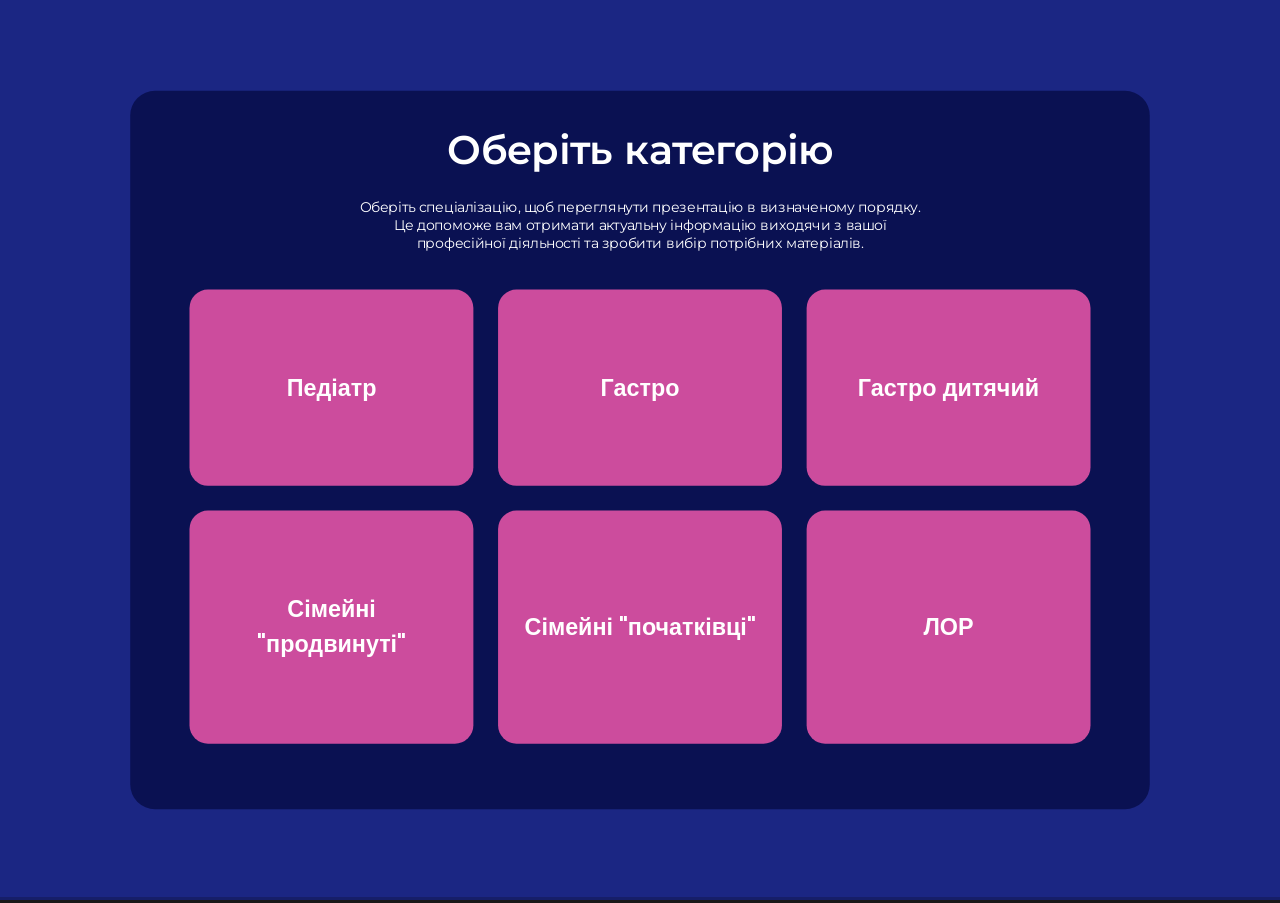
==== index.html @ f060bdda "added " " to advanced fam" ====
<!doctype html>
<html lang="en">
	<head>
		<meta charset="utf-8">
		<meta name="viewport" content="width=device-width, initial-scale=1.0, maximum-scale=1.0, user-scalable=no">

		<title>Presentation</title>

		<link rel="stylesheet" href="dist/reset.css">
		<link rel="stylesheet" href="dist/reveal.css">
		<link rel="stylesheet" href="dist/theme/black.css">
		<link rel="stylesheet" href="css/styles.css">

		<link rel="stylesheet" href="plugin/highlight/monokai.css">
	</head>
	<body>
        <div class="reveal">
            <div class="slides" id="slides-container">
				<section id="slide-0" data-background-color="#1b2683">
					<div class="main-container">
						<h1>Оберіть категорію</h1>
						<p>Оберіть спеціалізацію, щоб переглянути презентацію в визначеному порядку.<br>
						Це допоможе вам отримати актуальну інформацію виходячи з вашої <br>
							професійної діяльності та зробити вибір потрібних матеріалів.</p>

						<div class="main-button-grid">
							<button class="main-button" id="pediatr" onclick="loadSlides('pediatr')">Педіатр</button>
							<button class="main-button" id="gastro" onclick="loadSlides('gastro')">Гастро</button>
							<button class="main-button" id="gastro-kid" onclick="loadSlides('pediatric_gastro')">Гастро дитячий</button>
							<button class="main-button" id="simey-advance" onclick="loadSlides('advanced_family')">Сімейні "продвинуті"</button>
							<button class="main-button" id="simey-begin" onclick="loadSlides('beginner_family')">Сімейні "початківці"</button>
							<button class="main-button" id="lor" onclick="loadSlides('ent')">ЛОР</button>
						</div>
					</div>
				</section>
			</div>
		</div>

		<script src="dist/reveal.js"></script>
		<script src="plugin/notes/notes.js"></script>
		<script src="plugin/markdown/markdown.js"></script>
		<script src="plugin/highlight/highlight.js"></script>
		<script src="js/special.js"></script>
		<script src="js/mapping.js"></script>
        <script src="js/scripts.js"></script>
		<script src="js/subpresentation.js"></script>
		<script src="js/components/renderAnimation.js"></script>
		<script src="js/buttons.js"></script>
		<script>
		Reveal.initialize({
		  controls: false,
		  progress: true,
		  history: true,
		  center: true,
		  transition: 'slide',
		  transitionSpeed: 'slow',
		  mobileViewDistance: 2,
		  mouseWheel: true,
		  disableLayout: false,
		  scrollActivationWidth: null,
		});

		document.addEventListener('DOMContentLoaded', () => {
			document.querySelector('.reveal').style.background = '#f0f0f0';
		});
		</script>
		<script>
			document.querySelectorAll('section').forEach(section => {
				section.style.display = 'flex';
				section.style.justifyContent = 'center';
				section.style.alignItems = 'center';
				section.style.width = '100%';
				section.style.height = '100%';
				section.style.boxSizing = 'border-box';
			});

			function slideToStart() {
				for (i = 0; i < 100; i++) {
					Reveal.prev();
				}
			}


		</script>

	</body>
</html>
---- dist/reveal.css ----
/**
 * reveal.js 5.1.0
 * https://revealjs.com
 * MIT licensed
 *
 * Copyright (C) 2011-2024 Hakim El Hattab, https://hakim.se
 */

.reveal .r-stretch,.reveal .stretch{max-width:none;max-height:none}.reveal pre.r-stretch code,.reveal pre.stretch code{height:100%;max-height:100%;box-sizing:border-box}.reveal .r-fit-text{display:inline-block;white-space:nowrap}.reveal .r-stack{display:grid;grid-template-rows:100%}.reveal .r-stack>*{grid-area:1/1;margin:auto}.reveal .r-hstack,.reveal .r-vstack{display:flex}.reveal .r-hstack img,.reveal .r-hstack video,.reveal .r-vstack img,.reveal .r-vstack video{min-width:0;min-height:0;object-fit:contain}.reveal .r-vstack{flex-direction:column;align-items:center;justify-content:center}.reveal .r-hstack{flex-direction:row;align-items:center;justify-content:center}.reveal .items-stretch{align-items:stretch}.reveal .items-start{align-items:flex-start}.reveal .items-center{align-items:center}.reveal .items-end{align-items:flex-end}.reveal .justify-between{justify-content:space-between}.reveal .justify-around{justify-content:space-around}.reveal .justify-start{justify-content:flex-start}.reveal .justify-center{justify-content:center}.reveal .justify-end{justify-content:flex-end}html.reveal-full-page{width:100%;height:100%;height:100vh;height:calc(var(--vh,1vh) * 100);height:100svh;overflow:hidden}.reveal-viewport{height:100%;overflow:hidden;position:relative;line-height:1;margin:0;background-color:#fff;color:#000;--r-controls-spacing:12px}.reveal-viewport:fullscreen{top:0!important;left:0!important;width:100%!important;height:100%!important;transform:none!important}.reveal .fragment{transition:all .2s ease}.reveal .fragment:not(.custom){opacity:0;visibility:hidden;will-change:opacity}.reveal .fragment.visible{opacity:1;visibility:inherit}.reveal .fragment.disabled{transition:none}.reveal .fragment.grow{opacity:1;visibility:inherit}.reveal .fragment.grow.visible{transform:scale(1.3)}.reveal .fragment.shrink{opacity:1;visibility:inherit}.reveal .fragment.shrink.visible{transform:scale(.7)}.reveal .fragment.zoom-in{transform:scale(.1)}.reveal .fragment.zoom-in.visible{transform:none}.reveal .fragment.fade-out{opacity:1;visibility:inherit}.reveal .fragment.fade-out.visible{opacity:0;visibility:hidden}.reveal .fragment.semi-fade-out{opacity:1;visibility:inherit}.reveal .fragment.semi-fade-out.visible{opacity:.5;visibility:inherit}.reveal .fragment.strike{opacity:1;visibility:inherit}.reveal .fragment.strike.visible{text-decoration:line-through}.reveal .fragment.fade-up{transform:translate(0,40px)}.reveal .fragment.fade-up.visible{transform:translate(0,0)}.reveal .fragment.fade-down{transform:translate(0,-40px)}.reveal .fragment.fade-down.visible{transform:translate(0,0)}.reveal .fragment.fade-right{transform:translate(-40px,0)}.reveal .fragment.fade-right.visible{transform:translate(0,0)}.reveal .fragment.fade-left{transform:translate(40px,0)}.reveal .fragment.fade-left.visible{transform:translate(0,0)}.reveal .fragment.current-visible,.reveal .fragment.fade-in-then-out{opacity:0;visibility:hidden}.reveal .fragment.current-visible.current-fragment,.reveal .fragment.fade-in-then-out.current-fragment{opacity:1;visibility:inherit}.reveal .fragment.fade-in-then-semi-out{opacity:0;visibility:hidden}.reveal .fragment.fade-in-then-semi-out.visible{opacity:.5;visibility:inherit}.reveal .fragment.fade-in-then-semi-out.current-fragment{opacity:1;visibility:inherit}.reveal .fragment.highlight-blue,.reveal .fragment.highlight-current-blue,.reveal .fragment.highlight-current-green,.reveal .fragment.highlight-current-red,.reveal .fragment.highlight-green,.reveal .fragment.highlight-red{opacity:1;visibility:inherit}.reveal .fragment.highlight-red.visible{color:#ff2c2d}.reveal .fragment.highlight-green.visible{color:#17ff2e}.reveal .fragment.highlight-blue.visible{color:#1b91ff}.reveal .fragment.highlight-current-red.current-fragment{color:#ff2c2d}.reveal .fragment.highlight-current-green.current-fragment{color:#17ff2e}.reveal .fragment.highlight-current-blue.current-fragment{color:#1b91ff}.reveal:after{content:"";font-style:italic}.reveal iframe{z-index:1}.reveal a{position:relative}@keyframes bounce-right{0%,10%,25%,40%,50%{transform:translateX(0)}20%{transform:translateX(10px)}30%{transform:translateX(-5px)}}@keyframes bounce-left{0%,10%,25%,40%,50%{transform:translateX(0)}20%{transform:translateX(-10px)}30%{transform:translateX(5px)}}@keyframes bounce-down{0%,10%,25%,40%,50%{transform:translateY(0)}20%{transform:translateY(10px)}30%{transform:translateY(-5px)}}.reveal .controls{display:none;position:absolute;top:auto;bottom:var(--r-controls-spacing);right:var(--r-controls-spacing);left:auto;z-index:11;color:#000;pointer-events:none;font-size:10px}.reveal .controls button{position:absolute;padding:0;background-color:transparent;border:0;outline:0;cursor:pointer;color:currentColor;transform:scale(.9999);transition:color .2s ease,opacity .2s ease,transform .2s ease;z-index:2;pointer-events:auto;font-size:inherit;visibility:hidden;opacity:0;-webkit-appearance:none;-webkit-tap-highlight-color:transparent}.reveal .controls .controls-arrow:after,.reveal .controls .controls-arrow:before{content:"";position:absolute;top:0;left:0;width:2.6em;height:.5em;border-radius:.25em;background-color:currentColor;transition:all .15s ease,background-color .8s ease;transform-origin:.2em 50%;will-change:transform}.reveal .controls .controls-arrow{position:relative;width:3.6em;height:3.6em}.reveal .controls .controls-arrow:before{transform:translateX(.5em) translateY(1.55em) rotate(45deg)}.reveal .controls .controls-arrow:after{transform:translateX(.5em) translateY(1.55em) rotate(-45deg)}.reveal .controls .controls-arrow:hover:before{transform:translateX(.5em) translateY(1.55em) rotate(40deg)}.reveal .controls .controls-arrow:hover:after{transform:translateX(.5em) translateY(1.55em) rotate(-40deg)}.reveal .controls .controls-arrow:active:before{transform:translateX(.5em) translateY(1.55em) rotate(36deg)}.reveal .controls .controls-arrow:active:after{transform:translateX(.5em) translateY(1.55em) rotate(-36deg)}.reveal .controls .navigate-left{right:6.4em;bottom:3.2em;transform:translateX(-10px)}.reveal .controls .navigate-left.highlight{animation:bounce-left 2s 50 both ease-out}.reveal .controls .navigate-right{right:0;bottom:3.2em;transform:translateX(10px)}.reveal .controls .navigate-right .controls-arrow{transform:rotate(180deg)}.reveal .controls .navigate-right.highlight{animation:bounce-right 2s 50 both ease-out}.reveal .controls .navigate-up{right:3.2em;bottom:6.4em;transform:translateY(-10px)}.reveal .controls .navigate-up .controls-arrow{transform:rotate(90deg)}.reveal .controls .navigate-down{right:3.2em;bottom:-1.4em;padding-bottom:1.4em;transform:translateY(10px)}.reveal .controls .navigate-down .controls-arrow{transform:rotate(-90deg)}.reveal .controls .navigate-down.highlight{animation:bounce-down 2s 50 both ease-out}.reveal .controls[data-controls-back-arrows=faded] .navigate-up.enabled{opacity:.3}.reveal .controls[data-controls-back-arrows=faded] .navigate-up.enabled:hover{opacity:1}.reveal .controls[data-controls-back-arrows=hidden] .navigate-up.enabled{opacity:0;visibility:hidden}.reveal .controls .enabled{visibility:visible;opacity:.9;cursor:pointer;transform:none}.reveal .controls .enabled.fragmented{opacity:.5}.reveal .controls .enabled.fragmented:hover,.reveal .controls .enabled:hover{opacity:1}.reveal:not(.rtl) .controls[data-controls-back-arrows=faded] .navigate-left.enabled{opacity:.3}.reveal:not(.rtl) .controls[data-controls-back-arrows=faded] .navigate-left.enabled:hover{opacity:1}.reveal:not(.rtl) .controls[data-controls-back-arrows=hidden] .navigate-left.enabled{opacity:0;visibility:hidden}.reveal.rtl .controls[data-controls-back-arrows=faded] .navigate-right.enabled{opacity:.3}.reveal.rtl .controls[data-controls-back-arrows=faded] .navigate-right.enabled:hover{opacity:1}.reveal.rtl .controls[data-controls-back-arrows=hidden] .navigate-right.enabled{opacity:0;visibility:hidden}.reveal[data-navigation-mode=linear].has-horizontal-slides .navigate-down,.reveal[data-navigation-mode=linear].has-horizontal-slides .navigate-up{display:none}.reveal:not(.has-vertical-slides) .controls .navigate-left,.reveal[data-navigation-mode=linear].has-horizontal-slides .navigate-left{bottom:1.4em;right:5.5em}.reveal:not(.has-vertical-slides) .controls .navigate-right,.reveal[data-navigation-mode=linear].has-horizontal-slides .navigate-right{bottom:1.4em;right:.5em}.reveal:not(.has-horizontal-slides) .controls .navigate-up{right:1.4em;bottom:5em}.reveal:not(.has-horizontal-slides) .controls .navigate-down{right:1.4em;bottom:.5em}.reveal.has-dark-background .controls{color:#fff}.reveal.has-light-background .controls{color:#000}.reveal.no-hover .controls .controls-arrow:active:before,.reveal.no-hover .controls .controls-arrow:hover:before{transform:translateX(.5em) translateY(1.55em) rotate(45deg)}.reveal.no-hover .controls .controls-arrow:active:after,.reveal.no-hover .controls .controls-arrow:hover:after{transform:translateX(.5em) translateY(1.55em) rotate(-45deg)}@media screen and (min-width:500px){.reveal-viewport{--r-controls-spacing:0.8em}.reveal .controls[data-controls-layout=edges]{top:0;right:0;bottom:0;left:0}.reveal .controls[data-controls-layout=edges] .navigate-down,.reveal .controls[data-controls-layout=edges] .navigate-left,.reveal .controls[data-controls-layout=edges] .navigate-right,.reveal .controls[data-controls-layout=edges] .navigate-up{bottom:auto;right:auto}.reveal .controls[data-controls-layout=edges] .navigate-left{top:50%;left:var(--r-controls-spacing);margin-top:-1.8em}.reveal .controls[data-controls-layout=edges] .navigate-right{top:50%;right:var(--r-controls-spacing);margin-top:-1.8em}.reveal .controls[data-controls-layout=edges] .navigate-up{top:var(--r-controls-spacing);left:50%;margin-left:-1.8em}.reveal .controls[data-controls-layout=edges] .navigate-down{bottom:calc(var(--r-controls-spacing) - 1.4em + .3em);left:50%;margin-left:-1.8em}}.reveal .progress{position:absolute;display:none;height:3px;width:100%;bottom:0;left:0;z-index:10;background-color:rgba(0,0,0,.2);color:#fff}.reveal .progress:after{content:"";display:block;position:absolute;height:10px;width:100%;top:-10px}.reveal .progress span{display:block;height:100%;width:100%;background-color:currentColor;transition:transform .8s cubic-bezier(.26,.86,.44,.985);transform-origin:0 0;transform:scaleX(0)}.reveal .slide-number{position:absolute;display:block;right:8px;bottom:8px;z-index:31;font-family:Helvetica,sans-serif;font-size:12px;line-height:1;color:#fff;background-color:rgba(0,0,0,.4);padding:5px}.reveal .slide-number a{color:currentColor}.reveal .slide-number-delimiter{margin:0 3px}.reveal{position:relative;width:100%;height:100%;overflow:hidden;touch-action:pinch-zoom}.reveal.embedded{touch-action:pan-y}.reveal.embedded.is-vertical-slide{touch-action:none}.reveal .slides{position:absolute;width:100%;height:100%;top:0;right:0;bottom:0;left:0;margin:auto;pointer-events:none;overflow:visible;z-index:1;text-align:center;perspective:600px;perspective-origin:50% 40%}.reveal .slides>section{perspective:600px}.reveal .slides>section,.reveal .slides>section>section{display:none;position:absolute;width:100%;pointer-events:auto;z-index:10;transform-style:flat;transition:transform-origin .8s cubic-bezier(.26,.86,.44,.985),transform .8s cubic-bezier(.26,.86,.44,.985),visibility .8s cubic-bezier(.26,.86,.44,.985),opacity .8s cubic-bezier(.26,.86,.44,.985)}.reveal[data-transition-speed=fast] .slides section{transition-duration:.4s}.reveal[data-transition-speed=slow] .slides section{transition-duration:1.2s}.reveal .slides section[data-transition-speed=fast]{transition-duration:.4s}.reveal .slides section[data-transition-speed=slow]{transition-duration:1.2s}.reveal .slides>section.stack{padding-top:0;padding-bottom:0;pointer-events:none;height:100%}.reveal .slides>section.present,.reveal .slides>section>section.present{display:block;z-index:11;opacity:1}.reveal .slides>section:empty,.reveal .slides>section>section:empty,.reveal .slides>section>section[data-background-interactive],.reveal .slides>section[data-background-interactive]{pointer-events:none}.reveal.center,.reveal.center .slides,.reveal.center .slides section{min-height:0!important}.reveal .slides>section:not(.present),.reveal .slides>section>section:not(.present){pointer-events:none}.reveal.overview .slides>section,.reveal.overview .slides>section>section{pointer-events:auto}.reveal .slides>section.future,.reveal .slides>section.future>section,.reveal .slides>section.past,.reveal .slides>section.past>section,.reveal .slides>section>section.future,.reveal .slides>section>section.past{opacity:0}.reveal .slides>section[data-transition=slide].past,.reveal .slides>section[data-transition~=slide-out].past,.reveal.slide .slides>section:not([data-transition]).past{transform:translate(-150%,0)}.reveal .slides>section[data-transition=slide].future,.reveal .slides>section[data-transition~=slide-in].future,.reveal.slide .slides>section:not([data-transition]).future{transform:translate(150%,0)}.reveal .slides>section>section[data-transition=slide].past,.reveal .slides>section>section[data-transition~=slide-out].past,.reveal.slide .slides>section>section:not([data-transition]).past{transform:translate(0,-150%)}.reveal .slides>section>section[data-transition=slide].future,.reveal .slides>section>section[data-transition~=slide-in].future,.reveal.slide .slides>section>section:not([data-transition]).future{transform:translate(0,150%)}.reveal .slides>section[data-transition=linear].past,.reveal .slides>section[data-transition~=linear-out].past,.reveal.linear .slides>section:not([data-transition]).past{transform:translate(-150%,0)}.reveal .slides>section[data-transition=linear].future,.reveal .slides>section[data-transition~=linear-in].future,.reveal.linear .slides>section:not([data-transition]).future{transform:translate(150%,0)}.reveal .slides>section>section[data-transition=linear].past,.reveal .slides>section>section[data-transition~=linear-out].past,.reveal.linear .slides>section>section:not([data-transition]).past{transform:translate(0,-150%)}.reveal .slides>section>section[data-transition=linear].future,.reveal .slides>section>section[data-transition~=linear-in].future,.reveal.linear .slides>section>section:not([data-transition]).future{transform:translate(0,150%)}.reveal .slides section[data-transition=default].stack,.reveal.default .slides section.stack{transform-style:preserve-3d}.reveal .slides>section[data-transition=default].past,.reveal .slides>section[data-transition~=default-out].past,.reveal.default .slides>section:not([data-transition]).past{transform:translate3d(-100%,0,0) rotateY(-90deg) translate3d(-100%,0,0)}.reveal .slides>section[data-transition=default].future,.reveal .slides>section[data-transition~=default-in].future,.reveal.default .slides>section:not([data-transition]).future{transform:translate3d(100%,0,0) rotateY(90deg) translate3d(100%,0,0)}.reveal .slides>section>section[data-transition=default].past,.reveal .slides>section>section[data-transition~=default-out].past,.reveal.default .slides>section>section:not([data-transition]).past{transform:translate3d(0,-300px,0) rotateX(70deg) translate3d(0,-300px,0)}.reveal .slides>section>section[data-transition=default].future,.reveal .slides>section>section[data-transition~=default-in].future,.reveal.default .slides>section>section:not([data-transition]).future{transform:translate3d(0,300px,0) rotateX(-70deg) translate3d(0,300px,0)}.reveal .slides section[data-transition=convex].stack,.reveal.convex .slides section.stack{transform-style:preserve-3d}.reveal .slides>section[data-transition=convex].past,.reveal .slides>section[data-transition~=convex-out].past,.reveal.convex .slides>section:not([data-transition]).past{transform:translate3d(-100%,0,0) rotateY(-90deg) translate3d(-100%,0,0)}.reveal .slides>section[data-transition=convex].future,.reveal .slides>section[data-transition~=convex-in].future,.reveal.convex .slides>section:not([data-transition]).future{transform:translate3d(100%,0,0) rotateY(90deg) translate3d(100%,0,0)}.reveal .slides>section>section[data-transition=convex].past,.reveal .slides>section>section[data-transition~=convex-out].past,.reveal.convex .slides>section>section:not([data-transition]).past{transform:translate3d(0,-300px,0) rotateX(70deg) translate3d(0,-300px,0)}.reveal .slides>section>section[data-transition=convex].future,.reveal .slides>section>section[data-transition~=convex-in].future,.reveal.convex .slides>section>section:not([data-transition]).future{transform:translate3d(0,300px,0) rotateX(-70deg) translate3d(0,300px,0)}.reveal .slides section[data-transition=concave].stack,.reveal.concave .slides section.stack{transform-style:preserve-3d}.reveal .slides>section[data-transition=concave].past,.reveal .slides>section[data-transition~=concave-out].past,.reveal.concave .slides>section:not([data-transition]).past{transform:translate3d(-100%,0,0) rotateY(90deg) translate3d(-100%,0,0)}.reveal .slides>section[data-transition=concave].future,.reveal .slides>section[data-transition~=concave-in].future,.reveal.concave .slides>section:not([data-transition]).future{transform:translate3d(100%,0,0) rotateY(-90deg) translate3d(100%,0,0)}.reveal .slides>section>section[data-transition=concave].past,.reveal .slides>section>section[data-transition~=concave-out].past,.reveal.concave .slides>section>section:not([data-transition]).past{transform:translate3d(0,-80%,0) rotateX(-70deg) translate3d(0,-80%,0)}.reveal .slides>section>section[data-transition=concave].future,.reveal .slides>section>section[data-transition~=concave-in].future,.reveal.concave .slides>section>section:not([data-transition]).future{transform:translate3d(0,80%,0) rotateX(70deg) translate3d(0,80%,0)}.reveal .slides section[data-transition=zoom],.reveal.zoom .slides section:not([data-transition]){transition-timing-function:ease}.reveal .slides>section[data-transition=zoom].past,.reveal .slides>section[data-transition~=zoom-out].past,.reveal.zoom .slides>section:not([data-transition]).past{visibility:hidden;transform:scale(16)}.reveal .slides>section[data-transition=zoom].future,.reveal .slides>section[data-transition~=zoom-in].future,.reveal.zoom .slides>section:not([data-transition]).future{visibility:hidden;transform:scale(.2)}.reveal .slides>section>section[data-transition=zoom].past,.reveal .slides>section>section[data-transition~=zoom-out].past,.reveal.zoom .slides>section>section:not([data-transition]).past{transform:scale(16)}.reveal .slides>section>section[data-transition=zoom].future,.reveal .slides>section>section[data-transition~=zoom-in].future,.reveal.zoom .slides>section>section:not([data-transition]).future{transform:scale(.2)}.reveal.cube .slides{perspective:1300px}.reveal.cube .slides section{padding:30px;min-height:700px;backface-visibility:hidden;box-sizing:border-box;transform-style:preserve-3d}.reveal.center.cube .slides section{min-height:0}.reveal.cube .slides section:not(.stack):before{content:"";position:absolute;display:block;width:100%;height:100%;left:0;top:0;background:rgba(0,0,0,.1);border-radius:4px;transform:translateZ(-20px)}.reveal.cube .slides section:not(.stack):after{content:"";position:absolute;display:block;width:90%;height:30px;left:5%;bottom:0;background:0 0;z-index:1;border-radius:4px;box-shadow:0 95px 25px rgba(0,0,0,.2);transform:translateZ(-90px) rotateX(65deg)}.reveal.cube .slides>section.stack{padding:0;background:0 0}.reveal.cube .slides>section.past{transform-origin:100% 0;transform:translate3d(-100%,0,0) rotateY(-90deg)}.reveal.cube .slides>section.future{transform-origin:0 0;transform:translate3d(100%,0,0) rotateY(90deg)}.reveal.cube .slides>section>section.past{transform-origin:0 100%;transform:translate3d(0,-100%,0) rotateX(90deg)}.reveal.cube .slides>section>section.future{transform-origin:0 0;transform:translate3d(0,100%,0) rotateX(-90deg)}.reveal.page .slides{perspective-origin:0 50%;perspective:3000px}.reveal.page .slides section{padding:30px;min-height:700px;box-sizing:border-box;transform-style:preserve-3d}.reveal.page .slides section.past{z-index:12}.reveal.page .slides section:not(.stack):before{content:"";position:absolute;display:block;width:100%;height:100%;left:0;top:0;background:rgba(0,0,0,.1);transform:translateZ(-20px)}.reveal.page .slides section:not(.stack):after{content:"";position:absolute;display:block;width:90%;height:30px;left:5%;bottom:0;background:0 0;z-index:1;border-radius:4px;box-shadow:0 95px 25px rgba(0,0,0,.2);-webkit-transform:translateZ(-90px) rotateX(65deg)}.reveal.page .slides>section.stack{padding:0;background:0 0}.reveal.page .slides>section.past{transform-origin:0 0;transform:translate3d(-40%,0,0) rotateY(-80deg)}.reveal.page .slides>section.future{transform-origin:100% 0;transform:translate3d(0,0,0)}.reveal.page .slides>section>section.past{transform-origin:0 0;transform:translate3d(0,-40%,0) rotateX(80deg)}.reveal.page .slides>section>section.future{transform-origin:0 100%;transform:translate3d(0,0,0)}.reveal .slides section[data-transition=fade],.reveal.fade .slides section:not([data-transition]),.reveal.fade .slides>section>section:not([data-transition]){transform:none;transition:opacity .5s}.reveal.fade.overview .slides section,.reveal.fade.overview .slides>section>section{transition:none}.reveal .slides section[data-transition=none],.reveal.none .slides section:not([data-transition]){transform:none;transition:none}.reveal .pause-overlay{position:absolute;top:0;left:0;width:100%;height:100%;background:#000;visibility:hidden;opacity:0;z-index:100;transition:all 1s ease}.reveal .pause-overlay .resume-button{position:absolute;bottom:20px;right:20px;color:#ccc;border-radius:2px;padding:6px 14px;border:2px solid #ccc;font-size:16px;background:0 0;cursor:pointer}.reveal .pause-overlay .resume-button:hover{color:#fff;border-color:#fff}.reveal.paused .pause-overlay{visibility:visible;opacity:1}.reveal .no-transition,.reveal .no-transition *,.reveal .slides.disable-slide-transitions section{transition:none!important}.reveal .slides.disable-slide-transitions section{transform:none!important}.reveal .backgrounds{position:absolute;width:100%;height:100%;top:0;left:0;perspective:600px}.reveal .slide-background{display:none;position:absolute;width:100%;height:100%;opacity:0;visibility:hidden;overflow:hidden;background-color:rgba(0,0,0,0);transition:all .8s cubic-bezier(.26,.86,.44,.985)}.reveal .slide-background-content{position:absolute;width:100%;height:100%;background-position:50% 50%;background-repeat:no-repeat;background-size:cover}.reveal .slide-background.stack{display:block}.reveal .slide-background.present{opacity:1;visibility:visible;z-index:2}.print-pdf .reveal .slide-background{opacity:1!important;visibility:visible!important}.reveal .slide-background video{position:absolute;width:100%;height:100%;max-width:none;max-height:none;top:0;left:0;object-fit:cover}.reveal .slide-background[data-background-size=contain] video{object-fit:contain}.reveal>.backgrounds .slide-background[data-background-transition=none],.reveal[data-background-transition=none]>.backgrounds .slide-background:not([data-background-transition]){transition:none}.reveal>.backgrounds .slide-background[data-background-transition=slide],.reveal[data-background-transition=slide]>.backgrounds .slide-background:not([data-background-transition]){opacity:1}.reveal>.backgrounds .slide-background.past[data-background-transition=slide],.reveal[data-background-transition=slide]>.backgrounds .slide-background.past:not([data-background-transition]){transform:translate(-100%,0)}.reveal>.backgrounds .slide-background.future[data-background-transition=slide],.reveal[data-background-transition=slide]>.backgrounds .slide-background.future:not([data-background-transition]){transform:translate(100%,0)}.reveal>.backgrounds .slide-background>.slide-background.past[data-background-transition=slide],.reveal[data-background-transition=slide]>.backgrounds .slide-background>.slide-background.past:not([data-background-transition]){transform:translate(0,-100%)}.reveal>.backgrounds .slide-background>.slide-background.future[data-background-transition=slide],.reveal[data-background-transition=slide]>.backgrounds .slide-background>.slide-background.future:not([data-background-transition]){transform:translate(0,100%)}.reveal>.backgrounds .slide-background.past[data-background-transition=convex],.reveal[data-background-transition=convex]>.backgrounds .slide-background.past:not([data-background-transition]){opacity:0;transform:translate3d(-100%,0,0) rotateY(-90deg) translate3d(-100%,0,0)}.reveal>.backgrounds .slide-background.future[data-background-transition=convex],.reveal[data-background-transition=convex]>.backgrounds .slide-background.future:not([data-background-transition]){opacity:0;transform:translate3d(100%,0,0) rotateY(90deg) translate3d(100%,0,0)}.reveal>.backgrounds .slide-background>.slide-background.past[data-background-transition=convex],.reveal[data-background-transition=convex]>.backgrounds .slide-background>.slide-background.past:not([data-background-transition]){opacity:0;transform:translate3d(0,-100%,0) rotateX(90deg) translate3d(0,-100%,0)}.reveal>.backgrounds .slide-background>.slide-background.future[data-background-transition=convex],.reveal[data-background-transition=convex]>.backgrounds .slide-background>.slide-background.future:not([data-background-transition]){opacity:0;transform:translate3d(0,100%,0) rotateX(-90deg) translate3d(0,100%,0)}.reveal>.backgrounds .slide-background.past[data-background-transition=concave],.reveal[data-background-transition=concave]>.backgrounds .slide-background.past:not([data-background-transition]){opacity:0;transform:translate3d(-100%,0,0) rotateY(90deg) translate3d(-100%,0,0)}.reveal>.backgrounds .slide-background.future[data-background-transition=concave],.reveal[data-background-transition=concave]>.backgrounds .slide-background.future:not([data-background-transition]){opacity:0;transform:translate3d(100%,0,0) rotateY(-90deg) translate3d(100%,0,0)}.reveal>.backgrounds .slide-background>.slide-background.past[data-background-transition=concave],.reveal[data-background-transition=concave]>.backgrounds .slide-background>.slide-background.past:not([data-background-transition]){opacity:0;transform:translate3d(0,-100%,0) rotateX(-90deg) translate3d(0,-100%,0)}.reveal>.backgrounds .slide-background>.slide-background.future[data-background-transition=concave],.reveal[data-background-transition=concave]>.backgrounds .slide-background>.slide-background.future:not([data-background-transition]){opacity:0;transform:translate3d(0,100%,0) rotateX(90deg) translate3d(0,100%,0)}.reveal>.backgrounds .slide-background[data-background-transition=zoom],.reveal[data-background-transition=zoom]>.backgrounds .slide-background:not([data-background-transition]){transition-timing-function:ease}.reveal>.backgrounds .slide-background.past[data-background-transition=zoom],.reveal[data-background-transition=zoom]>.backgrounds .slide-background.past:not([data-background-transition]){opacity:0;visibility:hidden;transform:scale(16)}.reveal>.backgrounds .slide-background.future[data-background-transition=zoom],.reveal[data-background-transition=zoom]>.backgrounds .slide-background.future:not([data-background-transition]){opacity:0;visibility:hidden;transform:scale(.2)}.reveal>.backgrounds .slide-background>.slide-background.past[data-background-transition=zoom],.reveal[data-background-transition=zoom]>.backgrounds .slide-background>.slide-background.past:not([data-background-transition]){opacity:0;visibility:hidden;transform:scale(16)}.reveal>.backgrounds .slide-background>.slide-background.future[data-background-transition=zoom],.reveal[data-background-transition=zoom]>.backgrounds .slide-background>.slide-background.future:not([data-background-transition]){opacity:0;visibility:hidden;transform:scale(.2)}.reveal[data-transition-speed=fast]>.backgrounds .slide-background{transition-duration:.4s}.reveal[data-transition-speed=slow]>.backgrounds .slide-background{transition-duration:1.2s}.reveal [data-auto-animate-target^=unmatched]{will-change:opacity}.reveal section[data-auto-animate]:not(.stack):not([data-auto-animate=running]) [data-auto-animate-target^=unmatched]{opacity:0}.reveal.overview{perspective-origin:50% 50%;perspective:700px}.reveal.overview .slides{-moz-transform-style:preserve-3d}.reveal.overview .slides section{height:100%;top:0!important;opacity:1!important;overflow:hidden;visibility:visible!important;cursor:pointer;box-sizing:border-box}.reveal.overview .slides section.present,.reveal.overview .slides section:hover{outline:10px solid rgba(150,150,150,.4);outline-offset:10px}.reveal.overview .slides section .fragment{opacity:1;transition:none}.reveal.overview .slides section:after,.reveal.overview .slides section:before{display:none!important}.reveal.overview .slides>section.stack{padding:0;top:0!important;background:0 0;outline:0;overflow:visible}.reveal.overview .backgrounds{perspective:inherit;-moz-transform-style:preserve-3d}.reveal.overview .backgrounds .slide-background{opacity:1;visibility:visible;outline:10px solid rgba(150,150,150,.1);outline-offset:10px}.reveal.overview .backgrounds .slide-background.stack{overflow:visible}.reveal.overview .slides section,.reveal.overview-deactivating .slides section{transition:none}.reveal.overview .backgrounds .slide-background,.reveal.overview-deactivating .backgrounds .slide-background{transition:none}.reveal.rtl .slides,.reveal.rtl .slides h1,.reveal.rtl .slides h2,.reveal.rtl .slides h3,.reveal.rtl .slides h4,.reveal.rtl .slides h5,.reveal.rtl .slides h6{direction:rtl;font-family:sans-serif}.reveal.rtl code,.reveal.rtl pre{direction:ltr}.reveal.rtl ol,.reveal.rtl ul{text-align:right}.reveal.rtl .progress span{transform-origin:100% 0}.reveal.has-parallax-background .backgrounds{transition:all .8s ease}.reveal.has-parallax-background[data-transition-speed=fast] .backgrounds{transition-duration:.4s}.reveal.has-parallax-background[data-transition-speed=slow] .backgrounds{transition-duration:1.2s}.reveal>.overlay{position:absolute;top:0;left:0;width:100%;height:100%;z-index:1000;background:rgba(0,0,0,.95);-webkit-backdrop-filter:blur(6px);backdrop-filter:blur(6px);transition:all .3s ease}.reveal>.overlay .spinner{position:absolute;display:block;top:50%;left:50%;width:32px;height:32px;margin:-16px 0 0 -16px;z-index:10;background-image:url([data-uri]%2F%2F%2F6%2Bvr8nJybW1tcDAwOjo6Nvb26ioqKOjo7Ozs%2FLy8vz8%2FAAAAAAAAAAAACH%2FC05FVFNDQVBFMi4wAwEAAAAh%2FhpDcmVhdGVkIHdpdGggYWpheGxvYWQuaW5mbwAh%[base64]%2FV%2FnmOM82XiHRLYKhKP1oZmADdEAAAh%2BQQJCgAAACwAAAAAIAAgAAAE6hDISWlZpOrNp1lGNRSdRpDUolIGw5RUYhhHukqFu8DsrEyqnWThGvAmhVlteBvojpTDDBUEIFwMFBRAmBkSgOrBFZogCASwBDEY%2FCZSg7GSE0gSCjQBMVG023xWBhklAnoEdhQEfyNqMIcKjhRsjEdnezB%2BA4k8gTwJhFuiW4dokXiloUepBAp5qaKpp6%2BHo7aWW54wl7obvEe0kRuoplCGepwSx2jJvqHEmGt6whJpGpfJCHmOoNHKaHx61WiSR92E4lbFoq%2BB6QDtuetcaBPnW6%2BO7wDHpIiK9SaVK5GgV543tzjgGcghAgAh%[base64]%2B%2BG%2Bw48edZPK%2BM6hLJpQg484enXIdQFSS1u6UhksENEQAAIfkECQoAAAAsAAAAACAAIAAABOcQyEmpGKLqzWcZRVUQnZYg1aBSh2GUVEIQ2aQOE%2BG%2BcD4ntpWkZQj1JIiZIogDFFyHI0UxQwFugMSOFIPJftfVAEoZLBbcLEFhlQiqGp1Vd140AUklUN3eCA51C1EWMzMCezCBBmkxVIVHBWd3HHl9JQOIJSdSnJ0TDKChCwUJjoWMPaGqDKannasMo6WnM562R5YluZRwur0wpgqZE7NKUm%2BFNRPIhjBJxKZteWuIBMN4zRMIVIhffcgojwCF117i4nlLnY5ztRLsnOk%2BaV%2BoJY7V7m76PdkS4trKcdg0Zc0tTcKkRAAAIfkECQoAAAAsAAAAACAAIAAABO4QyEkpKqjqzScpRaVkXZWQEximw1BSCUEIlDohrft6cpKCk5xid5MNJTaAIkekKGQkWyKHkvhKsR7ARmitkAYDYRIbUQRQjWBwJRzChi9CRlBcY1UN4g0%[base64]%[base64]%2BE71SRQeyqUToLA7VxF0JDyIQh%2FMVVPMt1ECZlfcjZJ9mIKoaTl1MRIl5o4CUKXOwmyrCInCKqcWtvadL2SYhyASyNDJ0uIiRMDjI0Fd30%2FiI2UA5GSS5UDj2l6NoqgOgN4gksEBgYFf0FDqKgHnyZ9OX8HrgYHdHpcHQULXAS2qKpENRg7eAMLC7kTBaixUYFkKAzWAAnLC7FLVxLWDBLKCwaKTULgEwbLA4hJtOkSBNqITT3xEgfLpBtzE%2FjiuL04RGEBgwWhShRgQExHBAAh%2BQQJCgAAACwAAAAAIAAgAAAE7xDISWlSqerNpyJKhWRdlSAVoVLCWk6JKlAqAavhO9UkUHsqlE6CwO1cRdCQ8iEIfzFVTzLdRAmZX3I2SfZiCqGk5dTESJeaOAlClzsJsqwiJwiqnFrb2nS9kmIcgEsjQydLiIlHehhpejaIjzh9eomSjZR%[base64]%2BE71SRQeyqUToLA7VxF0JDyIQh%[base64]%2BE71SRQeyqUToLA7VxF0JDyIQh%2FMVVPMt1ECZlfcjZJ9mIKoaTl1MRIl5o4CUKXOwmyrCInCKqcWtvadL2SYhyASyNDJ0uIiUd6GAULDJCRiXo1CpGXDJOUjY%2BYip9DhToJA4RBLwMLCwVDfRgbBAaqqoZ1XBMHswsHtxtFaH1iqaoGNgAIxRpbFAgfPQSqpbgGBqUD1wBXeCYp1AYZ19JJOYgH1KwA4UBvQwXUBxPqVD9L3sbp2BNk2xvvFPJd%2BMFCN6HAAIKgNggY0KtEBAAh%[base64]%2BvsYMDAzZQPC9VCNkDWUhGkuE5PxJNwiUK4UfLzOlD4WvzAHaoG9nxPi5d%2BjYUqfAhhykOFwJWiAAAIfkECQoAAAAsAAAAACAAIAAABPAQyElpUqnqzaciSoVkXVUMFaFSwlpOCcMYlErAavhOMnNLNo8KsZsMZItJEIDIFSkLGQoQTNhIsFehRww2CQLKF0tYGKYSg%2BygsZIuNqJksKgbfgIGepNo2cIUB3V1B3IvNiBYNQaDSTtfhhx0CwVPI0UJe0%2Bbm4g5VgcGoqOcnjmjqDSdnhgEoamcsZuXO1aWQy8KAwOAuTYYGwi7w5h%2BKr0SJ8MFihpNbx%2B4Erq7BYBuzsdiH1jCAzoSfl0rVirNbRXlBBlLX%2BBP0XJLAPGzTkAuAOqb0WT5AH7OcdCm5B8TgRwSRKIHQtaLCwg1RAAAOwAAAAAAAAAAAA%3D%3D);visibility:visible;opacity:.6;transition:all .3s ease}.reveal>.overlay header{position:absolute;left:0;top:0;width:100%;padding:5px;z-index:2;box-sizing:border-box}.reveal>.overlay header a{display:inline-block;width:40px;height:40px;line-height:36px;padding:0 10px;float:right;opacity:.6;box-sizing:border-box}.reveal>.overlay header a:hover{opacity:1}.reveal>.overlay header a .icon{display:inline-block;width:20px;height:20px;background-position:50% 50%;background-size:100%;background-repeat:no-repeat}.reveal>.overlay header a.close .icon{background-image:url([data-uri])}.reveal>.overlay header a.external .icon{background-image:url([data-uri])}.reveal>.overlay .viewport{position:absolute;display:flex;top:50px;right:0;bottom:0;left:0}.reveal>.overlay.overlay-preview .viewport iframe{width:100%;height:100%;max-width:100%;max-height:100%;border:0;opacity:0;visibility:hidden;transition:all .3s ease}.reveal>.overlay.overlay-preview.loaded .viewport iframe{opacity:1;visibility:visible}.reveal>.overlay.overlay-preview.loaded .viewport-inner{position:absolute;z-index:-1;left:0;top:45%;width:100%;text-align:center;letter-spacing:normal}.reveal>.overlay.overlay-preview .x-frame-error{opacity:0;transition:opacity .3s ease .3s}.reveal>.overlay.overlay-preview.loaded .x-frame-error{opacity:1}.reveal>.overlay.overlay-preview.loaded .spinner{opacity:0;visibility:hidden;transform:scale(.2)}.reveal>.overlay.overlay-help .viewport{overflow:auto;color:#fff}.reveal>.overlay.overlay-help .viewport .viewport-inner{width:600px;margin:auto;padding:20px 20px 80px 20px;text-align:center;letter-spacing:normal}.reveal>.overlay.overlay-help .viewport .viewport-inner .title{font-size:20px}.reveal>.overlay.overlay-help .viewport .viewport-inner table{border:1px solid #fff;border-collapse:collapse;font-size:16px}.reveal>.overlay.overlay-help .viewport .viewport-inner table td,.reveal>.overlay.overlay-help .viewport .viewport-inner table th{width:200px;padding:14px;border:1px solid #fff;vertical-align:middle}.reveal>.overlay.overlay-help .viewport .viewport-inner table th{padding-top:20px;padding-bottom:20px}.reveal .playback{position:absolute;left:15px;bottom:20px;z-index:30;cursor:pointer;transition:all .4s ease;-webkit-tap-highlight-color:transparent}.reveal.overview .playback{opacity:0;visibility:hidden}.reveal .hljs{min-height:100%}.reveal .hljs table{margin:initial}.reveal .hljs-ln-code,.reveal .hljs-ln-numbers{padding:0;border:0}.reveal .hljs-ln-numbers{opacity:.6;padding-right:.75em;text-align:right;vertical-align:top}.reveal .hljs.has-highlights tr:not(.highlight-line){opacity:.4}.reveal .hljs.has-highlights.fragment{transition:all .2s ease}.reveal .hljs:not(:first-child).fragment{position:absolute;top:0;left:0;width:100%;box-sizing:border-box}.reveal pre[data-auto-animate-target]{overflow:hidden}.reveal pre[data-auto-animate-target] code{height:100%}.reveal .roll{display:inline-block;line-height:1.2;overflow:hidden;vertical-align:top;perspective:400px;perspective-origin:50% 50%}.reveal .roll:hover{background:0 0;text-shadow:none}.reveal .roll span{display:block;position:relative;padding:0 2px;pointer-events:none;transition:all .4s ease;transform-origin:50% 0;transform-style:preserve-3d;backface-visibility:hidden}.reveal .roll:hover span{background:rgba(0,0,0,.5);transform:translate3d(0,0,-45px) rotateX(90deg)}.reveal .roll span:after{content:attr(data-title);display:block;position:absolute;left:0;top:0;padding:0 2px;backface-visibility:hidden;transform-origin:50% 0;transform:translate3d(0,110%,0) rotateX(-90deg)}.reveal aside.notes{display:none}.reveal .speaker-notes{display:none;position:absolute;width:33.3333333333%;height:100%;top:0;left:100%;padding:14px 18px 14px 18px;z-index:1;font-size:18px;line-height:1.4;border:1px solid rgba(0,0,0,.05);color:#222;background-color:#f5f5f5;overflow:auto;box-sizing:border-box;text-align:left;font-family:Helvetica,sans-serif;-webkit-overflow-scrolling:touch}.reveal .speaker-notes .notes-placeholder{color:#ccc;font-style:italic}.reveal .speaker-notes:focus{outline:0}.reveal .speaker-notes:before{content:"Speaker notes";display:block;margin-bottom:10px;opacity:.5}.reveal.show-notes{max-width:75%;overflow:visible}.reveal.show-notes .speaker-notes{display:block}@media screen and (min-width:1600px){.reveal .speaker-notes{font-size:20px}}@media screen and (max-width:1024px){.reveal.show-notes{border-left:0;max-width:none;max-height:70%;max-height:70vh;overflow:visible}.reveal.show-notes .speaker-notes{top:100%;left:0;width:100%;height:30vh;border:0}}@media screen and (max-width:600px){.reveal.show-notes{max-height:60%;max-height:60vh}.reveal.show-notes .speaker-notes{top:100%;height:40vh}.reveal .speaker-notes{font-size:14px}}.reveal .jump-to-slide{position:absolute;top:15px;left:15px;z-index:30;font-size:32px;-webkit-tap-highlight-color:transparent}.reveal .jump-to-slide-input{background:0 0;padding:8px;font-size:inherit;color:currentColor;border:0}.reveal .jump-to-slide-input::placeholder{color:currentColor;opacity:.5}.reveal.has-dark-background .jump-to-slide-input{color:#fff}.reveal.has-light-background .jump-to-slide-input{color:#222}.reveal .jump-to-slide-input:focus{outline:0}.zoomed .reveal *,.zoomed .reveal :after,.zoomed .reveal :before{backface-visibility:visible!important}.zoomed .reveal .controls,.zoomed .reveal .progress{opacity:0}.zoomed .reveal .roll span{background:0 0}.zoomed .reveal .roll span:after{visibility:hidden}.reveal-viewport.loading-scroll-mode{visibility:hidden}.reveal-viewport.reveal-scroll{margin:0 auto;overflow:auto;overflow-x:hidden;overflow-y:auto;z-index:1;--r-scrollbar-width:7px;--r-scrollbar-trigger-size:5px;--r-controls-spacing:8px}@media screen and (max-width:500px){.reveal-viewport.reveal-scroll{--r-scrollbar-width:3px;--r-scrollbar-trigger-size:3px}}.reveal-viewport.reveal-scroll .backgrounds,.reveal-viewport.reveal-scroll .controls,.reveal-viewport.reveal-scroll .playback,.reveal-viewport.reveal-scroll .progress,.reveal-viewport.reveal-scroll .slide-number,.reveal-viewport.reveal-scroll .speaker-notes{display:none!important}.reveal-viewport.reveal-scroll .overlay,.reveal-viewport.reveal-scroll .pause-overlay{position:fixed}.reveal-viewport.reveal-scroll .reveal{overflow:visible;touch-action:manipulation}.reveal-viewport.reveal-scroll .slides{position:static;pointer-events:initial;left:auto;top:auto;width:100%!important;margin:0;padding:0;overflow:visible;display:block;perspective:none;perspective-origin:50% 50%}.reveal-viewport.reveal-scroll .scroll-page{position:relative;width:100%;height:calc(var(--page-height) + var(--page-scroll-padding));z-index:1;overflow:visible}.reveal-viewport.reveal-scroll .scroll-page-sticky{position:sticky;height:var(--page-height);top:0}.reveal-viewport.reveal-scroll .scroll-page-content{position:absolute;top:0;left:0;width:100%;height:100%;overflow:hidden}.reveal-viewport.reveal-scroll .scroll-page section{visibility:visible!important;display:block!important;position:absolute!important;width:var(--slide-width)!important;height:var(--slide-height)!important;top:50%!important;left:50%!important;opacity:1!important;transform:scale(var(--slide-scale)) translate(-50%,-50%)!important;transform-style:flat!important;transform-origin:0 0!important}.reveal-viewport.reveal-scroll .slide-background{display:block!important;position:absolute;top:0;left:0;width:100%;height:100%;z-index:auto!important;visibility:visible;opacity:1;touch-action:manipulation}.reveal-viewport.reveal-scroll[data-scrollbar=auto]::-webkit-scrollbar,.reveal-viewport.reveal-scroll[data-scrollbar=true]::-webkit-scrollbar{display:none}.reveal-viewport.reveal-scroll[data-scrollbar=auto],.reveal-viewport.reveal-scroll[data-scrollbar=true]{scrollbar-width:none}.reveal-viewport.has-dark-background,.reveal.has-dark-background{--r-overlay-element-bg-color:240,240,240;--r-overlay-element-fg-color:0,0,0}.reveal-viewport.has-light-background,.reveal.has-light-background{--r-overlay-element-bg-color:0,0,0;--r-overlay-element-fg-color:240,240,240}.reveal-viewport.reveal-scroll .scrollbar{position:sticky;top:50%;z-index:20;opacity:0;transition:all .3s ease}.reveal-viewport.reveal-scroll .scrollbar.visible,.reveal-viewport.reveal-scroll .scrollbar:hover{opacity:1}.reveal-viewport.reveal-scroll .scrollbar .scrollbar-inner{position:absolute;width:var(--r-scrollbar-width);height:calc(var(--viewport-height) - var(--r-controls-spacing) * 2);right:var(--r-controls-spacing);top:0;transform:translateY(-50%);border-radius:var(--r-scrollbar-width);z-index:10}.reveal-viewport.reveal-scroll .scrollbar .scrollbar-playhead{position:absolute;width:var(--r-scrollbar-width);height:var(--r-scrollbar-width);top:0;left:0;border-radius:var(--r-scrollbar-width);background-color:rgba(var(--r-overlay-element-bg-color),1);z-index:11;transition:background-color .2s ease}.reveal-viewport.reveal-scroll .scrollbar .scrollbar-slide{position:absolute;width:100%;background-color:rgba(var(--r-overlay-element-bg-color),.2);box-shadow:0 0 0 1px rgba(var(--r-overlay-element-fg-color),.1);border-radius:var(--r-scrollbar-width);transition:background-color .2s ease}.reveal-viewport.reveal-scroll .scrollbar .scrollbar-slide:after{content:"";position:absolute;width:200%;height:100%;top:0;left:-50%;background:rgba(0,0,0,0);z-index:-1}.reveal-viewport.reveal-scroll .scrollbar .scrollbar-slide.active,.reveal-viewport.reveal-scroll .scrollbar .scrollbar-slide:hover{background-color:rgba(var(--r-overlay-element-bg-color),.4)}.reveal-viewport.reveal-scroll .scrollbar .scrollbar-trigger{position:absolute;width:100%;transition:background-color .2s ease}.reveal-viewport.reveal-scroll .scrollbar .scrollbar-slide.active.has-triggers{background-color:rgba(var(--r-overlay-element-bg-color),.4);z-index:10}.reveal-viewport.reveal-scroll .scrollbar .scrollbar-slide.active .scrollbar-trigger:after{content:"";position:absolute;width:var(--r-scrollbar-trigger-size);height:var(--r-scrollbar-trigger-size);border-radius:20px;top:50%;left:50%;transform:translate(-50%,-50%);background-color:rgba(var(--r-overlay-element-bg-color),1);transition:transform .2s ease,opacity .2s ease;opacity:.4}.reveal-viewport.reveal-scroll .scrollbar .scrollbar-slide.active .scrollbar-trigger.active:after,.reveal-viewport.reveal-scroll .scrollbar .scrollbar-slide.active .scrollbar-trigger.active~.scrollbar-trigger:after{opacity:1}.reveal-viewport.reveal-scroll .scrollbar .scrollbar-slide.active .scrollbar-trigger~.scrollbar-trigger.active:after{transform:translate(calc(var(--r-scrollbar-width) * -2),0);background-color:rgba(var(--r-overlay-element-bg-color),1)}html.reveal-print *{-webkit-print-color-adjust:exact}html.reveal-print{width:100%;height:100%;overflow:visible}html.reveal-print body{margin:0 auto!important;border:0;padding:0;float:none!important;overflow:visible}html.reveal-print .nestedarrow,html.reveal-print .reveal .controls,html.reveal-print .reveal .playback,html.reveal-print .reveal .progress,html.reveal-print .reveal.overview,html.reveal-print .state-background{display:none!important}html.reveal-print .reveal pre code{overflow:hidden!important}html.reveal-print .reveal{width:auto!important;height:auto!important;overflow:hidden!important}html.reveal-print .reveal .slides{position:static;width:100%!important;height:auto!important;zoom:1!important;pointer-events:initial;left:auto;top:auto;margin:0!important;padding:0!important;overflow:visible;display:block;perspective:none;perspective-origin:50% 50%}html.reveal-print .reveal .slides .pdf-page{position:relative;overflow:hidden;z-index:1;page-break-after:always}html.reveal-print .reveal .slides .pdf-page:last-of-type{page-break-after:avoid}html.reveal-print .reveal .slides section{visibility:visible!important;display:block!important;position:absolute!important;margin:0!important;padding:0!important;box-sizing:border-box!important;min-height:1px;opacity:1!important;transform-style:flat!important;transform:none!important}html.reveal-print .reveal section.stack{position:relative!important;margin:0!important;padding:0!important;page-break-after:avoid!important;height:auto!important;min-height:auto!important}html.reveal-print .reveal img{box-shadow:none}html.reveal-print .reveal .backgrounds{display:none}html.reveal-print .reveal .slide-background{display:block!important;position:absolute;top:0;left:0;width:100%;height:100%;z-index:auto!important}html.reveal-print .reveal.show-notes{max-width:none;max-height:none}html.reveal-print .reveal .speaker-notes-pdf{display:block;width:100%;height:auto;max-height:none;top:auto;right:auto;bottom:auto;left:auto;z-index:100}html.reveal-print .reveal .speaker-notes-pdf[data-layout=separate-page]{position:relative;color:inherit;background-color:transparent;padding:20px;page-break-after:always;border:0}html.reveal-print .reveal .slide-number-pdf{display:block;position:absolute;font-size:14px;visibility:visible}html.reveal-print .aria-status{display:none}@media print{html:not(.print-pdf){overflow:visible;width:auto;height:auto}html:not(.print-pdf) body{margin:0;padding:0;overflow:visible}html:not(.print-pdf) .reveal{background:#fff;font-size:20pt}html:not(.print-pdf) .reveal .backgrounds,html:not(.print-pdf) .reveal .controls,html:not(.print-pdf) .reveal .progress,html:not(.print-pdf) .reveal .slide-number,html:not(.print-pdf) .reveal .state-background{display:none!important}html:not(.print-pdf) .reveal li,html:not(.print-pdf) .reveal p,html:not(.print-pdf) .reveal td{font-size:20pt!important;color:#000}html:not(.print-pdf) .reveal h1,html:not(.print-pdf) .reveal h2,html:not(.print-pdf) .reveal h3,html:not(.print-pdf) .reveal h4,html:not(.print-pdf) .reveal h5,html:not(.print-pdf) .reveal h6{color:#000!important;height:auto;line-height:normal;text-align:left;letter-spacing:normal}html:not(.print-pdf) .reveal h1{font-size:28pt!important}html:not(.print-pdf) .reveal h2{font-size:24pt!important}html:not(.print-pdf) .reveal h3{font-size:22pt!important}html:not(.print-pdf) .reveal h4{font-size:22pt!important;font-variant:small-caps}html:not(.print-pdf) .reveal h5{font-size:21pt!important}html:not(.print-pdf) .reveal h6{font-size:20pt!important;font-style:italic}html:not(.print-pdf) .reveal a:link,html:not(.print-pdf) .reveal a:visited{color:#000!important;font-weight:700;text-decoration:underline}html:not(.print-pdf) .reveal div,html:not(.print-pdf) .reveal ol,html:not(.print-pdf) .reveal p,html:not(.print-pdf) .reveal ul{visibility:visible;position:static;width:auto;height:auto;display:block;overflow:visible;margin:0;text-align:left!important}html:not(.print-pdf) .reveal pre,html:not(.print-pdf) .reveal table{margin-left:0;margin-right:0}html:not(.print-pdf) .reveal pre code{padding:20px}html:not(.print-pdf) .reveal blockquote{margin:20px 0}html:not(.print-pdf) .reveal .slides{position:static!important;width:auto!important;height:auto!important;left:0!important;top:0!important;margin-left:0!important;margin-top:0!important;padding:0!important;zoom:1!important;transform:none!important;overflow:visible!important;display:block!important;text-align:left!important;perspective:none;perspective-origin:50% 50%}html:not(.print-pdf) .reveal .slides section{visibility:visible!important;position:static!important;width:auto!important;height:auto!important;display:block!important;overflow:visible!important;left:0!important;top:0!important;margin-left:0!important;margin-top:0!important;padding:60px 20px!important;z-index:auto!important;opacity:1!important;page-break-after:always!important;transform-style:flat!important;transform:none!important;transition:none!important}html:not(.print-pdf) .reveal .slides section.stack{padding:0!important}html:not(.print-pdf) .reveal .slides section:last-of-type{page-break-after:avoid!important}html:not(.print-pdf) .reveal .slides section .fragment{opacity:1!important;visibility:visible!important;transform:none!important}html:not(.print-pdf) .reveal .r-fit-text{white-space:normal!important}html:not(.print-pdf) .reveal section img{display:block;margin:15px 0;background:#fff;border:1px solid #666;box-shadow:none}html:not(.print-pdf) .reveal section small{font-size:.8em}html:not(.print-pdf) .reveal .hljs{max-height:100%;white-space:pre-wrap;word-wrap:break-word;word-break:break-word;font-size:15pt}html:not(.print-pdf) .reveal .hljs .hljs-ln-numbers{white-space:nowrap}html:not(.print-pdf) .reveal .hljs td{font-size:inherit!important;color:inherit!important}}
---- dist/theme/black.css ----
/**
 * Black theme for reveal.js. This is the opposite of the 'white' theme.
 *
 * By Hakim El Hattab, http://hakim.se
 */
@import url(./fonts/source-sans-pro/source-sans-pro.css);
section.has-light-background, section.has-light-background h1, section.has-light-background h2, section.has-light-background h3, section.has-light-background h4, section.has-light-background h5, section.has-light-background h6 {
  color: #222;
}

/*********************************************
 * GLOBAL STYLES
 *********************************************/
:root {
  --r-background-color: #191919;
  --r-main-font: Source Sans Pro, Helvetica, sans-serif;
  --r-main-font-size: 42px;
  --r-main-color: #fff;
  --r-block-margin: 20px;
  --r-heading-margin: 0 0 20px 0;
  --r-heading-font: Source Sans Pro, Helvetica, sans-serif;
  --r-heading-color: #fff;
  --r-heading-line-height: 1.2;
  --r-heading-letter-spacing: normal;
  --r-heading-text-transform: uppercase;
  --r-heading-text-shadow: none;
  --r-heading-font-weight: 600;
  --r-heading1-text-shadow: none;
  --r-heading1-size: 2.5em;
  --r-heading2-size: 1.6em;
  --r-heading3-size: 1.3em;
  --r-heading4-size: 1em;
  --r-code-font: monospace;
  --r-link-color: #42affa;
  --r-link-color-dark: rgb(19.8216494845, 155.4536082474, 248.7783505155);
  --r-link-color-hover: rgb(94.35, 187, 250.75);
  --r-selection-background-color: rgba(66, 175, 250, 0.75);
  --r-selection-color: #fff;
  --r-overlay-element-bg-color: 240, 240, 240;
  --r-overlay-element-fg-color: 0, 0, 0;
}

.reveal-viewport {
  background: #191919;
  background-color: var(--r-background-color);
}

.reveal {
  font-family: var(--r-main-font);
  font-size: var(--r-main-font-size);
  font-weight: normal;
  color: var(--r-main-color);
}

.reveal ::selection {
  color: var(--r-selection-color);
  background: var(--r-selection-background-color);
  text-shadow: none;
}

.reveal ::-moz-selection {
  color: var(--r-selection-color);
  background: var(--r-selection-background-color);
  text-shadow: none;
}

.reveal .slides section,
.reveal .slides section > section {
  line-height: 1.3;
  font-weight: inherit;
}

/*********************************************
 * HEADERS
 *********************************************/
.reveal h1,
.reveal h2,
.reveal h3,
.reveal h4,
.reveal h5,
.reveal h6 {
  margin: var(--r-heading-margin);
  color: var(--r-heading-color);
  font-family: var(--r-heading-font);
  font-weight: var(--r-heading-font-weight);
  line-height: var(--r-heading-line-height);
  letter-spacing: var(--r-heading-letter-spacing);
  text-transform: var(--r-heading-text-transform);
  text-shadow: var(--r-heading-text-shadow);
  word-wrap: break-word;
}

.reveal h1 {
  font-size: var(--r-heading1-size);
}

.reveal h2 {
  font-size: var(--r-heading2-size);
}

.reveal h3 {
  font-size: var(--r-heading3-size);
}

.reveal h4 {
  font-size: var(--r-heading4-size);
}

.reveal h1 {
  text-shadow: var(--r-heading1-text-shadow);
}

/*********************************************
 * OTHER
 *********************************************/
.reveal p {
  margin: var(--r-block-margin) 0;
  line-height: 1.3;
}

/* Remove trailing margins after titles */
.reveal h1:last-child,
.reveal h2:last-child,
.reveal h3:last-child,
.reveal h4:last-child,
.reveal h5:last-child,
.reveal h6:last-child {
  margin-bottom: 0;
}

/* Ensure certain elements are never larger than the slide itself */
.reveal img,
.reveal video,
.reveal iframe {
  max-width: 95%;
  max-height: 95%;
}

.reveal strong,
.reveal b {
  font-weight: bold;
}

.reveal em {
  font-style: italic;
}

.reveal ol,
.reveal dl,
.reveal ul {
  display: inline-block;
  text-align: left;
  margin: 0 0 0 1em;
}

.reveal ol {
  list-style-type: decimal;
}

.reveal ul {
  list-style-type: disc;
}

.reveal ul ul {
  list-style-type: square;
}

.reveal ul ul ul {
  list-style-type: circle;
}

.reveal ul ul,
.reveal ul ol,
.reveal ol ol,
.reveal ol ul {
  display: block;
  margin-left: 40px;
}

.reveal dt {
  font-weight: bold;
}

.reveal dd {
  margin-left: 40px;
}

.reveal blockquote {
  display: block;
  position: relative;
  width: 70%;
  margin: var(--r-block-margin) auto;
  padding: 5px;
  font-style: italic;
  background: rgba(255, 255, 255, 0.05);
  box-shadow: 0px 0px 2px rgba(0, 0, 0, 0.2);
}

.reveal blockquote p:first-child,
.reveal blockquote p:last-child {
  display: inline-block;
}

.reveal q {
  font-style: italic;
}

.reveal pre {
  display: block;
  position: relative;
  width: 90%;
  margin: var(--r-block-margin) auto;
  text-align: left;
  font-size: 0.55em;
  font-family: var(--r-code-font);
  line-height: 1.2em;
  word-wrap: break-word;
  box-shadow: 0px 5px 15px rgba(0, 0, 0, 0.15);
}

.reveal code {
  font-family: var(--r-code-font);
  text-transform: none;
  tab-size: 2;
}

.reveal pre code {
  display: block;
  padding: 5px;
  overflow: auto;
  max-height: 400px;
  word-wrap: normal;
}

.reveal .code-wrapper {
  white-space: normal;
}

.reveal .code-wrapper code {
  white-space: pre;
}

.reveal table {
  margin: auto;
  border-collapse: collapse;
  border-spacing: 0;
}

.reveal table th {
  font-weight: bold;
}

.reveal table th,
.reveal table td {
  text-align: left;
  padding: 0.2em 0.5em 0.2em 0.5em;
  border-bottom: 1px solid;
}

.reveal table th[align=center],
.reveal table td[align=center] {
  text-align: center;
}

.reveal table th[align=right],
.reveal table td[align=right] {
  text-align: right;
}

.reveal table tbody tr:last-child th,
.reveal table tbody tr:last-child td {
  border-bottom: none;
}

.reveal sup {
  vertical-align: super;
  font-size: smaller;
}

.reveal sub {
  vertical-align: sub;
  font-size: smaller;
}

.reveal small {
  display: inline-block;
  font-size: 0.6em;
  line-height: 1.2em;
  vertical-align: top;
}

.reveal small * {
  vertical-align: top;
}

.reveal img {
  margin: var(--r-block-margin) 0;
}

/*********************************************
 * LINKS
 *********************************************/
.reveal a {
  color: var(--r-link-color);
  text-decoration: none;
  transition: color 0.15s ease;
}

.reveal a:hover {
  color: var(--r-link-color-hover);
  text-shadow: none;
  border: none;
}

.reveal .roll span:after {
  color: #fff;
  background: var(--r-link-color-dark);
}

/*********************************************
 * Frame helper
 *********************************************/
.reveal .r-frame {
  border: 4px solid var(--r-main-color);
  box-shadow: 0 0 10px rgba(0, 0, 0, 0.15);
}

.reveal a .r-frame {
  transition: all 0.15s linear;
}

.reveal a:hover .r-frame {
  border-color: var(--r-link-color);
  box-shadow: 0 0 20px rgba(0, 0, 0, 0.55);
}

/*********************************************
 * NAVIGATION CONTROLS
 *********************************************/
.reveal .controls {
  color: var(--r-link-color);
}

/*********************************************
 * PROGRESS BAR
 *********************************************/
.reveal .progress {
  background: rgba(0, 0, 0, 0.2);
  color: var(--r-link-color);
}

/*********************************************
 * PRINT BACKGROUND
 *********************************************/
@media print {
  .backgrounds {
    background-color: var(--r-background-color);
  }
}
---- css/styles.css ----
@font-face {
    font-family: 'Gotham Pro Bold';
    src: url('../css/fonts/SGSDTSGothamPro-Bold.woff2') format('woff2');
    font-weight: bold;
    font-style: normal;
}

@font-face {
    font-family: 'Montserrat';
    src: url('../css/fonts/Montserrat-VariableFont_wght.woff2') format('woff2');
    font-style: normal;
}

@font-face {
    font-family: 'Poppins Semi Bold';
    src: url('../css/fonts/Poppins-SemiBold.woff2') format('woff2');
    font-weight: bold;
    font-style: normal;
}

.main-buttons-container {
    display: grid;
    grid-template-columns: repeat(3, 1fr); /* 3 кнопки в строке */
    column-gap: 10vw; /* Расстояние между кнопками */
    row-gap: 20vh;
    justify-items: center; /* Центровка кнопок по горизонтали */
    position: absolute;
    justify-content: center;

}

.main-buttons-container button {
    width: 10vw;
    min-width: 200px;
    height: 10vh;
    min-height: 100px;
    font-family: 'Montserrat', sans-serif;
    font-size: 40%;
    font-weight: 700;
    background-color: #007bff;
    color: white;
    border: none;
    border-radius: 3%;
    cursor: pointer;
    transition: transform 0.3s ease, background-color 0.3s ease, box-shadow 0.3s ease;
}

.main-buttons-container button:hover {
    background-color: #0056b3; /* Темнее при наведении */
    transform: scale(1.1); /* Увеличение кнопки */
    box-shadow: 0 4px 15px rgba(0, 0, 0, 0.3); /* Тень */
}

.main-buttons-container button:active {
    transform: scale(1.05); /* Лёгкое уменьшение при нажатии */
    box-shadow: 0 2px 8px rgba(0, 0, 0, 0.2); /* Слабее тень */
}

.invisible-button {
    position: absolute;
    top: 0; /* Расположение в левом верхнем углу */
    left: 0;
    width: 25%; /* Размер кнопки */
    height: 25%;
    background-color: transparent; /* Делает кнопку невидимой */
    border: none;
    cursor: pointer;
    z-index: 1001; /* Убедитесь, что кнопка находится поверх других элементов */
}

.invisible-left-button {
    position: absolute;
    top: 0; /* Расположение в левом верхнем углу */
    left: 0;
    width: 25%; /* Размер кнопки */
    height: 100%;
    background-color: transparent; /* Делает кнопку невидимой */
    border: none;
    cursor: pointer;
    z-index: 1000; /* Убедитесь, что кнопка находится поверх других элементов */
}

.invisible-right-button {
    position: absolute;
    top: 0; /* Расположение в левом верхнем углу */
    left: 75%;
    width: 25%; /* Размер кнопки */
    height: 100%;
    background-color: transparent; /* Делает кнопку невидимой */
    border: none;
    cursor: pointer;
    z-index: 1000; /* Убедитесь, что кнопка находится поверх других элементов */
}

.section {
    display: flex;
    width: 100%;
    height: 100%;
    background-size: contain;
    background-position: center;
    background-repeat: no-repeat;
    box-sizing: border-box; /* Учитывает padding и border в размерах */
    overflow: hidden;
    position: relative;
}


.visit-container {
    display: flex;
    flex-direction: column; /* Расположение кнопок в колонку */
    align-items: center; /* Центрирование кнопок по горизонтали */
    gap: 10px; /* Расстояние между кнопками */
    height: 100%; /* Занимает всю высоту родителя (.section) */
    width: 40%; /* Ширина контейнера */
    margin: 0; /* Убирает внешние отступы */
    padding: 2% 0 2% 33%;
    box-sizing: border-box; /* Учитывает border в размерах */
    position: absolute; /* Чтобы элемент оставался внутри .section */
    top: 50%;
    left: 50%; /* При необходимости можно менять позиции */
    padding-top: 10%;
    padding-bottom: 10%;
    transform: translate(-50%, -50%);
    z-index: 99999999;
}

.visit {
    width: auto; /* Ширина кнопки: 80% от ширины контейнера */
    /*max-width: 400px;*/
    max-height: 100%;
    height: 100%; /* Автоматическая высота для сохранения пропорций */
    aspect-ratio: 443 / 119; /* Соотношение сторон кнопки */
    background-size: cover;
    background-position: center;
    background-repeat: no-repeat;
    background-color: transparent;
    border: none; /* Убирает рамку */
    cursor: pointer;
    transition: transform 0.2s ease;
}

.visit:hover {
    transform: scale(1.05); /* Лёгкое увеличение кнопки при наведении */
}

.percent-container {
    display: flex;
    flex-direction: row; /* Расположение кнопок в колонку */
    justify-content: center;
    align-items: center; /* Центрирование кнопок по горизонтали */
    gap: 2.5%; /* Расстояние между кнопками */
    height: auto; /* Занимает всю высоту родителя (.section) */
    max-width: 100%;
    width: 60%; /* Ширина контейнера */
    margin: 0; /* Убирает внешние отступы */
    box-sizing: border-box; /* Учитывает border в размерах */
    position: absolute; /* Чтобы элемент оставался внутри .section */
    top: 69%;
    left: 31.5%; /* При необходимости можно менять позиции */
    transform: translate(-50%, -50%);
    z-index: 99999999;
    overflow: visible;
}

.percent {
    width: 17%; /* Ширина кнопки: 80% от ширины контейнера */
    height: auto; /* Автоматическая высота для сохранения пропорций */
    aspect-ratio: 240 / 232; /* Соотношение сторон кнопки */
    background-size: cover;
    background-position: center;
    background-repeat: no-repeat;
    background-color: transparent;
    border: none; /* Убирает рамку */
    cursor: pointer;
    position: relative;
    transition: transform 0.2s ease;
}

.percent:hover {
    transform: scale(1.05); /* Лёгкое увеличение кнопки при наведении */
}

.percent.active {
    animation: scaleUp 1.5s forwards; /* Анимация увеличения */
}

/* Анимация для плавного увеличения */
@keyframes scaleUp {
    0% {
        transform: scale(1.05); /* Начальный размер */
    }
    100% {
        transform: scale(1.6); /* Увеличение до 120% */
    }
}


.background-container {
    position: relative;
    width: 80%; /* Пропорционально размеру секции */
    aspect-ratio: 16 / 9; /* Пропорции фонового изображения */
    background-size: contain;
    background-position: center;
    background-repeat: no-repeat;
    margin-left: 10%;
    margin-right: 10%;
}

section.present {
    display: flex !important;
}

section.past {
    display: flex !important;
}

section.future {
    display: flex !important;
}

section {
    position: relative; /* Позволяет дочерним элементам позиционироваться относительно родителя */
    overflow: hidden;   /* Обрезает выходящие элементы, если нужно */
}

/* Кнопки */
.dynamic-button {
    transition: transform 0.3s;
    z-index: 119999;
}

.dynamic-button:hover {
    transform: scale(1.3); /* Увеличение кнопки при наведении */
}
/*
.main-block {
    width: 90%;
    height: 50%;
    margin: 0;
    display: flex;
    justify-content: center;
    align-items: center;
    position: relative;
    cursor: pointer;
    top: 37%;
    left: 17%;
    text-align: left;
}


.columns {
    display: flex;
    justify-content: space-between;
    width: 100%;
}

.column-texts {
    display: flex;
    flex-direction: column;
    gap-row: 0;
    width: 95%;

}
.column-images {
    display: flex;
    flex-direction: column;
    gap: 0;
    width: 5%;
}


.column-texts p {
    font-family: 'Gotham Pro Bold', sans-serif;
    font-size: 50%;
    line-height: 0;
    color: white;
    margin: 1.9%;
}

.column-images img {
    height: 7.1%;
    width: fit-content;
    margin: 0;
    background-color: transparent;
} */

.hidden {
    opacity: 0;
    transition: opacity 0.5s ease;
}

.visible {
    opacity: 1;
}

.pill {
    position: absolute;
    width: 30%;
    height: 40%;
    top: 10%;
    left: 70%;
    z-index: 51651515;
    cursor: pointer;
}

.bubble-text {
    position: absolute;
    width: 13%;
    height: 17%;
    top: 33%;
    left: 67%;
    z-index: 51651516;
    cursor: pointer;
    border-radius: 50%;
}

.image-container {
    width: 100%;
    height: 100%;
    display: flex;
    justify-content: center;
    gap: 20px;
}

#image1 {
    position: absolute;
    width: 115%;
    height: auto;
    top: 6%;
    aspect-ratio: 1450 / 175;
    transition: opacity 0.5s ease;
}
#image1-new {
    position: absolute;
    width: 115%;
    height: auto;
    top: 7%;
    aspect-ratio: 1450 / 175;
    transition: opacity 0.5s ease;
}

#image2 {
    position: absolute;
    width: 20%;
    height: auto;
    top: 37%;
    left: 75%;
    transition: opacity 0.5s ease;
    aspect-ratio: 568 / 755;
}

#image2-new {
    position: absolute;
    width: 25%;
    height: auto;
    top: 47%;
    left: 73%;
    transition: opacity 0.5s ease;
    aspect-ratio: 983 / 498;
}


.m_1_button_ing {
    position: absolute;
    width: 35%;
    height: 40%;
    top: 50%;
    left: 5%;
    z-index: 51651515;
    cursor: pointer;
}

.m_1_button_asp {
    position: absolute;
    width: 31%;
    height: 25%;
    top: 65%;
    left: 40%;
    z-index: 51651515;
    cursor: pointer;
}

.m_1_button_izo {
    position: absolute;
    width: 23%;
    height: 25%;
    top: 65%;
    left: 71.5%;
    z-index: 51651515;
    cursor: pointer;
}

.circle-buttons {
    height: 8%;
    transition: transform 0.2s ease;
    cursor: pointer;
    z-index: 99999999999999999;
}

#circle-btn-1 {
    position: absolute;
    top: 15%;
    left: 65%;
}

#circle-btn-2 {
    position: absolute;
    top: 29%;
    left: 70%;
}

#circle-btn-3 {
    position: absolute;
    top: 46%;
    left: 70%;
}

#circle-btn-4 {
    position: absolute;
    top: 60%;
    left: 65%;
}

#circle-btn-5 {
    height: 10%;
    position: absolute;
    top: 60%;
    left: -2%;
}

#circle-btn-6 {
    position: absolute;
    top: 46%;
    left: 2%;
}

#circle-btn-7 {
    position: absolute;
    top: 29%;
    left: 4%;
}

#circle-btn-8 {
    position: absolute;
    top: 15%;
    left: 7%;
}


.circle-buttons:hover {
    transform: scale(1.1);
}


.circle-buttons2 {
    height: 11%;
    transition: transform 0.2s ease;
    cursor: pointer;
    z-index: 99999999999999999;
}

#circle-btn-21 {
    position: absolute;
    top: 22%;
    left: 68%;
}

#circle-btn-22 {
    position: absolute;
    top: 41%;
    left: 73%;
}

#circle-btn-23 {
    position: absolute;
    top: 60%;
    left: 65%;
}

#circle-btn-24 {
    height: 15%;
    position: absolute;
    top: 67%;
    left: 42%;
}

#circle-btn-25 {
    position: absolute;
    top: 60%;
    left: 7%;
}

#circle-btn-26 {
    position: absolute;
    top: 41%;
    left: 0;
}

#circle-btn-27 {
    height: 11%;
    position: absolute;
    top: 22%;
    left: 1%;
}


.circle-buttons2:hover {
    transform: scale(1.1);
}

.stresam-buttons-container {
position: absolute;
display: flex;
    flex-direction: column; /* Расположение кнопок в колонку */
    align-items: center; /* Центрирование кнопок по горизонтали */
    gap: 2%;
    height: 41%;
    width: 23%;
    top: 54%;
    left: 82.7%;
    transform: translate(-50%, -50%);
    z-index: 99999999999999;
    box-sizing: border-box;
}

.stresam-buttons {
    height: 100%;
    max-height: 100%;
    width: auto;
    aspect-ratio: 609 / 137;
    cursor: pointer;
    transition: transform 0.2s ease;
    max-height: 100%;
    border: none;
    background-size: cover;
    background-position: center;
    background-repeat: no-repeat;
    background-color: transparent;
}

.stresam-buttons:hover {
    transform: scale(1.05);
}


.stresam-buttons.active {
    animation: scaleUp 1.5s forwards; /* Анимация увеличения */
}




.stresam-buttons-container-c14 {
position: absolute;
display: flex;
    flex-direction: column; /* Расположение кнопок в колонку */
    align-items: center; /* Центрирование кнопок по горизонтали */
    gap: 7%;
    height: 38%;
    width: 23%;
    top: 54%;
    left: 82.7%;
    transform: translate(-50%, -50%);
    z-index: 99999999999999;
    box-sizing: border-box;
}

.stresam-buttons-c14 {
    height: 100%;
    max-height: 100%;
    width: auto;
    aspect-ratio: 609 / 137;
    cursor: pointer;
    transition: transform 0.2s ease;
    max-height: 100%;
    border: none;
    background-size: cover;
    background-position: center;
    background-repeat: no-repeat;
    background-color: transparent;
}

.stresam-buttons-c14:hover {
    transform: scale(1.05);
}

.stresam-buttons-container-c14 img {
    margin: 5%;
}

.stresam-buttons-c14.active {
    animation: scaleUp 1.5s forwards; /* Анимация увеличения */
}

.visit-container {
    display: flex;
    flex-direction: column; /* Расположение кнопок в колонку */
    align-items: center; /* Центрирование кнопок по горизонтали */
    gap: 10px; /* Расстояние между кнопками */
    height: 100%; /* Занимает всю высоту родителя (.section) */
    width: 40%; /* Ширина контейнера */
    margin: 0; /* Убирает внешние отступы */
    padding: 2% 0 2% 33%;
    box-sizing: border-box; /* Учитывает border в размерах */
    position: absolute; /* Чтобы элемент оставался внутри .section */
    top: 50%;
    left: 50%; /* При необходимости можно менять позиции */
    padding-top: 10%;
    padding-bottom: 10%;
    transform: translate(-50%, -50%);
    z-index: 99999999;
}

.visit {
    width: auto; /* Ширина кнопки: 80% от ширины контейнера */
    /*max-width: 400px;*/
    max-height: 100%;
    height: 100%; /* Автоматическая высота для сохранения пропорций */
    aspect-ratio: 443 / 119; /* Соотношение сторон кнопки */
    background-size: cover;
    background-position: center;
    background-repeat: no-repeat;
    background-color: transparent;
    border: none; /* Убирает рамку */
    cursor: pointer;
    transition: transform 0.2s ease;
}

.visit:hover {
    transform: scale(1.05); /* Лёгкое увеличение кнопки при наведении */
}

.pill-e9 {
    position: absolute;
    width: 30%;
    height: 43%;
    top: 10%;
    left: 70%;
    z-index: 51651515;
    cursor: pointer;
}

.bubble-text-top-e9 {
    position: absolute;
    width: 13%;
    height: 17%;
    top: 8.5%;
    left: 63%;
    z-index: 51651516;
    cursor: pointer;
    border-radius: 50%;
}

.bubble-text-bottom-e9 {
    position: absolute;
    width: 42%;
    height: 23%;
    top: 53%;
    left: 43%;
    z-index: 51651516;
    cursor: pointer;
}

.human-container {
    position: absolute;
    top: 35%;
    left: 50%;
    transform: translateX(-50%);
    display: flex;
    gap: 5px;
    z-index: 1414214151251525;
}

.human {
    width: 80px;
    height: 220px;
    background-size: cover;
    background-position: center;
    background-image: url('/Farmacology/slides/Asacol/A1/21312009.png'); /* Серый человечек */
    transition: background-image 0.3s ease; /* Плавное закрашивание */
    z-index: 1414214151251525;
    user-select: none;
    -webkit-user-drag: none;
}

.cell-button {
    position: absolute;
    width: 22%;
    height: 22%;
    top: 45%;
    left: 3%;
    cursor: pointer;
    z-index: 9999999999999999;
}

/* =-------------------------------------Серый человечек */

.image-stack1-l-container {
    position: absolute;  /* Позиционирование относительно родительского контейнера */
    top: 0;   /* Пример отступа сверху (можно настроить) */
    left: 0;  /* Пример отступа слева (можно настроить) */
    z-index: 1;  /* Если нужно, чтобы блок был над другими изображениями */
  }


   .hidden {
    opacity: 0;
    visibility: hidden;
   }

    @keyframes slideX {
    0% {
      transform: translateX(0);
    }
    100% {
      transform: translateX(-250%);
    }
  }

    image-f.img-2 {
      max-width : 100%;
      max-height: auto;
    }

    .slide {
      position: relative;
      display: inline-block;
      width: 100%;
      height: 100%;
      overflow: hidden;
    }

    @keyframes disappear {
      0% {
        opacity: 1;
        transform: translate(0, 0) rotate(0);
      }
      100% {
        opacity: 0;
        transform: translate(var(--random-x), var(--random-y)) rotate(var(--random-rotate));
      }
    }

    @keyframes appear {
    0% {
      opacity: 0;
      transform: translate(var(--start-x, 0), var(--start-y, 20px)) scale(0.5);
    }
    100% {
      opacity: 1;
      transform: translate(0, 0) scale(1);
      visibility: visible;
    }
  }

    .stacked-image, .stacked-image2, .stacked-image3, .stacked-image4, .stacked-image5 {
      transition: opacity 1s ease, transform 1s ease;
    }

    .stacked-image1-r, .stacked-image2-r, .stacked-image3-r {
      opacity: 0; /* Скрыто по умолчанию */
    }

    .stacked-image1-l, .stacked-image2-l, .stacked-image3-l {
      opacity: 0; /* Скрыто по умолчанию */
    }

    .special-content {
      position: absolute;
      top: 50%;
      left: 50%;
      transform: translate(-3%, -80%);
      width: 41%; /* Ширина контейнера относительно слайда */
      height: auto; /* Высота автоматически подстраивается под содержимое */
      display: flex;
      justify-content: center;
      align-items: center;
    }

    .overlay-image {
      max-width: 100%;
      max-height: 100%;
      position: relative;
      top: 5px;
      object-fit: contain;
      border: none;
      border-radius: 0px;
    }

    @keyframes slideDown {
    0% {
      transform: translate(-50%, -180%);
      opacity: 1;
    }
    100% {
      transform: translate(-50%, -170%);
      opacity: 0;
    }
  }
    @keyframes slideUp1 {
    0% {
      transform: translate(-235%, -240%);
      opacity: 0;
    }
    100% {
      transform: translate(-235%, -250%);
      opacity: 1;
    }
  }

  @keyframes slideUp2 {
    0% {
      transform: translate(-50%, -240%);
      opacity: 0;
    }
    100% {
      transform: translate(-50%, -250%);
      opacity: 1;
    }
  }


  @keyframes growAndFadeIn {
    0% {
        transform: translate(-300%, -85%) rotate(341deg) scaleX(0); /* Стрелка скрыта */
        opacity: 0;
    }
    10% {
        transform: translate(-300%, -85%) rotate(341deg) scaleX(0.1); /* Стрелка немного растет */
        opacity: 0.1;
    }
    20% {
        transform: translate(-300%, -85%) rotate(341deg) scaleX(0.2); /* Стрелка продолжает расти */
        opacity: 0.2;
    }
    30% {
        transform: translate(-300%, -85%) rotate(341deg) scaleX(0.3); /* Стрелка продолжает расти */
        opacity: 0.3;
    }
    40% {
        transform: translate(-300%, -85%) rotate(341deg) scaleX(0.4); /* Стрелка растет дальше */
        opacity: 0.4;
    }
    50% {
        transform: translate(-300%, -85%) rotate(341deg) scaleX(0.5); /* Стрелка наполовину растет */
        opacity: 0.5;
    }
    60% {
        transform: translate(-300%, -85%) rotate(341deg) scaleX(0.6); /* Стрелка больше растет */
        opacity: 0.6;
    }
    70% {
        transform: translate(-300%, -85%) rotate(341deg) scaleX(0.7); /* Стрелка продолжает расти */
        opacity: 0.7;
    }
    80% {
        transform: translate(-300%, -85%) rotate(341deg) scaleX(0.8); /* Стрелка почти до конца растет */
        opacity: 0.8;
    }
    90% {
        transform: translate(-300%, -85%) rotate(341deg) scaleX(0.9); /* Стрелка почти полностью видна */
        opacity: 0.9;
    }
    100% {
        transform: translate(-300%, -85%) rotate(341deg) scaleX(1); /* Стрелка полностью видна и растянута */
        opacity: 1;
    }
}
  .special-content .arr-1 {
        position: absolute;
        top: 50%;
        left: 50%;
        transform: translate(-300%, -85%) rotate(341deg) scale(0.8);
        max-width: 80px;
        width: 95%;
        opacity: 0;
  }

    .arr-1.growAndFadeIn {
        animation: growAndFadeIn 1s ease-in-out forwards;
}

  .special-content .text-1 {
    position: absolute;
    top: 50%;
    left: 50%;
    transform: translate(-50%, -180%);
    max-width: 150px;
    min-width: 100px;
    opacity: 1;
    transition: opacity 0.5s ease-in-out;
  }
    .special-content .text-2 {
    position: absolute;
    top: 50%;
    left: 50%;
    transform: translate(-235%, -240%);
    max-width: 150px;
    min-width: 100px;
    opacity: 0;
    transition: opacity 0.5s ease-in-out;
  }
  .special-content .text-3 {
    position: absolute;
    top: 50%;
    left: 50%;
    transform: translate(-50%, -180%);
    max-width: 150px;
    min-width: 100px;
    opacity: 0;
    transition: opacity 0.5s ease-in-out;
  }

    .image-stack {
      position: absolute;
      top: 53%; /* Центрируем по вертикали */
      left: 63%; /* Центрируем по горизонтали */
      transform: translate(-50%, -50%); /* Смещаем центр контейнера в точку пересечения */
      max-width: 200px; /* Задаем ширину контейнера */
      width: 4vw;
      min-width: 180px;
      height: 200px; /* Задаем высоту контейнера */
      display: flex;
      justify-content: center;
      align-items: center;
      z-index: 10;
    }

    .image-stack2 {
      position: absolute;
      top: 50%; /* Центрируем по вертикали */
      left: 50%; /* Центрируем по горизонтали */
      transform: translate(-50%, -50%); /* Смещаем центр контейнера в точку пересечения */
      max-width: 200px; /* Задаем ширину контейнера */
      min-width: 60px;
      width: 4vw;
      height: 200px; /* Задаем высоту контейнера */
      display: flex;
      justify-content: center;
      align-items: center;
      animation: rotateImages 4s infinite ease-in-out;
      z-index : 9;
    }

    .image-stack3 {
      position: absolute;
      top: 50%; /* Центрируем по вертикали */
      left: 50%; /* Центрируем по горизонтали */
      transform: translate(-50%, -50%); /* Смещаем центр контейнера в точку пересечения */
      width: 200px; /* Задаем ширину контейнера */
      height: 200px; /* Задаем высоту контейнера */
      display: flex;
      justify-content: center;
      align-items: center;
      z-index : 8;
    }

    .image-stack4 {
      position: absolute;
      top: 50%; /* Центрируем по вертикали */
      left: 50%; /* Центрируем по горизонтали */
      transform: translate(-50%, -50%); /* Смещаем центр контейнера в точку пересечения */
      max-width: 200px; /* Задаем ширину контейнера */
      min-width: 25px;
      max-height: 200px;
      min-height: 100px;
      height: 4vw;
      width: 4vw;
      display: flex;
      justify-content: center;
      align-items: center;
      z-index : 7;
    }

     .image-stack5 {
      position: absolute;
      top: 50%; /* Центрируем по вертикали */
      left: 50%; /* Центрируем по горизонтали */
      transform: translate(-50%, -50%); /* Смещаем центр контейнера в точку пересечения */
      max-width: 200px; /* Задаем ширину контейнера */
      height: 200px; /* Задаем высоту контейнера */
      min-width: 10px;
      min-height: 150px;
      height: 2vw;
      width: 2vw;
      display: flex;
      justify-content: center;
      align-items: center;
      z-index : 6;
    }

    .image-stack1-r {
      position: absolute;
      top: 50%; /* Центрируем по вертикали */
      left: 50%; /* Центрируем по горизонтали */
      transform: translate(-50%, -50%); /* Смещаем центр контейнера в точку пересечения */
      max-width: 200px; /* Задаем ширину контейнера */
      min-width: 160px;
      height: 200px;
      display: flex;
      justify-content: center;
      align-items: center;
      z-index : 9;
    }

    .image-stack2-r {
      position: absolute;
      top: 50%; /* Центрируем по вертикали */
      left: 50%; /* Центрируем по горизонтали */
      transform: translate(-50%, -50%); /* Смещаем центр контейнера в точку пересечения */
      max-width: 200px; /* Задаем ширину контейнера */
      max-height: 200px; /* Задаем высоту контейнера */
      width: 95%;
      height: 95%;
      display: flex;
      justify-content: center;
      align-items: center;
      z-index : 7;
    }

    .image-stack3-r {
      position: absolute;
      top: 50%; /* Центрируем по вертикали */
      left: 50%; /* Центрируем по горизонтали */
      transform: translate(-50%, -50%); /* Смещаем центр контейнера в точку пересечения */
      height: 95%; /* Задаем высоту контейнера */
      display: flex;
      justify-content: center;
      align-items: center;
      z-index : 8;
    }

    .image-stack1-l {
      position: absolute;
      top: 60%;
      left: 10%;
      transform: translate(-35%, -55%); /* Смещаем центр контейнера в точку пересечения */
      max-width: 200px; /* Задаем ширину контейнера */
      min-width: 100px;
      height: 200px; /* Задаем высоту контейнера */
      display: flex;
      justify-content: center;
      align-items: center;
      z-index : 9;
    }

    .image-stack2-l {
      position: absolute;
      top: 60%;
      left: 10%;
      transform: translate(-50%, -50%); /* Смещаем центр контейнера в точку пересечения */
      max-width: 200px; /* Задаем ширину контейнера */
      max-height: 200px; /* Задаем высоту контейнера */
      width: 20vw;
      height: 10vh;
      min-width: 160px;
      min-height: 150px;
      display: flex;
      justify-content: center;
      align-items: center;
      z-index : 8;
    }

    .image-stack3-l {
      position: absolute;
      top: 60%;
      left: 10%;
      transform: translate(-40%, -60%);
      max-width: 200px;
      max-height: 200px;
      width: 95%;
      height: 10vh;
      min-width: 160px;
      min-height: 150px;
      z-index: 7;
    }


     .image-f.img-1 {
      display: inline-block; /* Для корректного применения transform */
      transition: transform 1s ease-in-out; /* Дополнительный плавный переход */
      position: absolute;
      max-width: 115px;
      height: auto; /* Высота изображения */
      object-fit: cover; /* Изображение вписывается в контейнер */
    }

    .image-f.img-2 {
      max-width: 95%;
    }

   div.image-stack > img.stacked-image {
      position: relative;
      max-width: 15px;
      height: auto; /* Высота изображения */
      object-fit: cover; /* Изображение вписывается в контейнер */
    }

    .special-content .stacked-image2 {
      position: relative;
      width: 40px;
      height: auto; /* Высота изображения */
      object-fit: cover; /* Изображение вписывается в контейнер */
    }

    .special-content .stacked-image3 {
      position: relative;
      width: 40px;
      height: auto; /* Высота изображения */
      object-fit: cover; /* Изображение вписывается в контейнер */
    }

    .special-content .stacked-image4 {
      position: relative;
      width: 10px;
      height: auto; /* Высота изображения */
      object-fit: cover; /* Изображение вписывается в контейнер */
    }

    .special-content .stacked-image5 {
      position: relative;
      width: 15px;
      height: auto; /* Высота изображения */
      object-fit: cover; /* Изображение вписывается в контейнер */
    }
     div.image-stack1-r > img.stacked-image1-r {
      position: relative;
      max-width: 40px;
      width: 3.5vw;
      min-width: 40px;
      height: auto; /* Высота изображения */
      object-fit: cover; /* Изображение вписывается в контейнер */
    }

    div.image-stack2-r > img.stacked-image2-r {
      position: relative;
      max-width: 40px;
      width: 95%;
      height: auto; /* Высота изображения */
      object-fit: cover; /* Изображение вписывается в контейнер */
    }

    .stacked-image3-r {
      position: relative;
      width: 20px;
      height: auto; /* Высота изображения */
      object-fit: cover; /* Изображение вписывается в контейнер */
    }

      div.image-stack1-l > img.stacked-image1-l {
      position: relative;
      transform: translate(-50%, -50%);
      max-width: 40px;
      width: 95%;
      height: auto;
      object-fit: cover;
    }
    div.image-stack2-l > img.stacked-image2-l {
      max-width: 10px;
      width: 95%;
      position: relative;
      height: auto; /* Высота изображения */
      object-fit: cover; /* Изображение вписывается в контейнер */
    }

    div.image-stack3-l > img.stacked-image3-l {
      max-width: 30px;
      width: 95%;
      position: relative;
      height: auto; /* Высота изображения */
      object-fit: cover; /* Изображение вписывается в контейнер */
    }

    @keyframes rotateImage {
      0% {
        transform: rotate(0deg); /* Начальный угол */
      }
      100% {
        transform: rotate(360deg); /* Полный поворот на 360 градусов */
      }
    }

    .stacked-image3-l.img-1 {
      top: -1%;
      left: 35%;
      --start-x: 50%;
      --start-y: -100%;
    }

    .stacked-image3-l.img-2 {
      top: -15%;
      left: 45%;
      --start-x: 50%;
      --start-y: -100%;
    }

      .stacked-image3-l.img-3 {
      top: 30%;
      left: 5%;
      --start-x: 50%;
      --start-y: -100%;
    }

      .stacked-image3-l.img-4 {
      top: 10%;
      left: 4%;
      --start-x: 50%;
      --start-y: -100%;
    }

    .stacked-image2-l.img-1 {
      top: -15%;
      left: 45%;
      --start-x: 50%;
      --start-y: -100%;
  }
    .stacked-image2-l.img-2 {
      top: -10%;
      left: 30%;
      --start-x: 50%;
      --start-y: -100%;
  }
        .stacked-image2-l.img-3 {
      top: 0%;
      left: 8%;
      --start-x: 50%;
      --start-y: -100%;
  }
        .stacked-image2-l.img-4 {
      top: -20%;
      left: 5%;
      --start-x: 50%;
      --start-y: -100%;
  }
        .stacked-image2-l.img-5 {
      top: -22%;
      left: 33%;
      --start-x: 50%;
      --start-y: -100%;
  }
      .stacked-image2-l.img-6 {
      top: -20%;
      left: 10%;
      --start-x: 50%;
      --start-y: -100%;
  }
    .stacked-image2-l.img-7 {
      top: 2%;
      left: 22%;
      --start-x: 50%;
      --start-y: -100%;
  }

    .stacked-image1-l.img-1 {
        top: 10%;
        left: 110%;
        --start-x: 50%;
        --start-y: -100%;
    }

     .stacked-image1-l.img-2 {
        top: -2%;
        left: 80%;
        --start-x: 50%;
        --start-y: -100%;
    }

    .stacked-image1-l.img-3 {
      top: 0%;
      left: 0%;
      --start-x: 50%;
      --start-y: -100%;
    }

    div.image-stack1-l > img.stacked-image1-l.img-4 {
      max-width: 25px;
      top: -15%;
      left: -20%;
      --start-x: 50%;
      --start-y: -100%;
  }
    .stacked-image1-l.img-5 {
      top: -20%;
      left: -20%;
      --start-x: 50%;
      --start-y: -100%;
  }

    .stacked-image1-r.img-1 {
      top: -10%;
      left: 40%;
      --start-x: 50%;
      --start-y: -100%;
    }

    .stacked-image1-r.img-2 {
      top: 0%;
      left: -15%;
      --start-x: -50%;
      --start-y: 100%;
    }

    .stacked-image1-r.img-3 {
      top: -6%;
      left: -30%;
      --start-x: -100%;
      --start-y: -50%;
    }

    .stacked-image2-r.img-1 {
      top: -18%;
      left: 35%;
      --start-x: 50%;
      --start-y: -100%;
    }

    .stacked-image2-r.img-2 {
      top: -17%;
      left: -8%;
      --start-x: -50%;
      --start-y: 100%;
    }

    .stacked-image2-r.img-3 {
        width: 30px;
        top: 3%;
        left: -14%;
      --start-x: -100%;
      --start-y: -50%;
    }

    .stacked-image3-r.img-1 {
        width: 10px;
        top: -15%;
        left: -14%;
      --start-x: -100%;
      --start-y: -50%;
    }

     .stacked-image3-r.img-2 {
        width: 15px;
        top: 10%;
        left: -14%;
      --start-x: -100%;
      --start-y: -50%;
    }

     .stacked-image3-r.img-3 {
        width: 10px;
        top: 15%;
        left: -3%;
      --start-x: -100%;
      --start-y: -50%;
    }

    .stacked-image5.img-1 {
      top: -20%;
      left: -8%;
      animation: rotateImage 10s linear infinite; /* Плавное вращение */
    }

    .stacked-image5.img-2 {
      top: 6%;
      left: 3%;
      animation: rotateImage 12s linear infinite; /* Плавное вращение, может быть другая продолжительность */
    }

    .stacked-image5.img-3 {
      top: -9%;
      left: 19%;
      animation: rotateImage 15s linear infinite; /* Плавное вращение */
    }

     .stacked-image4.img-1 {
       width : 40px;
       top: -12%;
       left: 0%;
     }

      .stacked-image4.img-2 {
       width : 18px;
       top: -6%;
       left: -6%;
     }

      .stacked-image4.img-3 {
      width: 18px;
      top: -18%;
      left: 6.5%;
     }

    .stacked-image3.img-1 {
       top: 10%;
       left: 20%;
       animation: rotateImage1 4s infinite ease-in-out;
     }

    .stacked-image3.img-2 {
       top: -20%;
       left: 6%;
       animation: rotateImage2 4s infinite ease-in-out;
     }

    .stacked-image3.img-3 {
       top: -12%;
       left: -8%;
       animation: rotateImage2 4s infinite ease-in-out;
     }

     .stacked-image2.img-1 {
        width: 30px;
        top: -6%;
        left: -21%;
       animation: rotateImage1 4s infinite ease-in-out;
     }

     .stacked-image2.img-2 {
       top: 6%;
       left: 6%;
       animation: rotateImage2 4s infinite ease-in-out;
     }

    .stacked-image.img-1 {
      top: 11%;
      left: -5%;
    }

    .stacked-image.img-3 {
      top: 14.5%;
      left: -6%;
    }

    .stacked-image.img-4 {
      width: 17px;
      top: 15%;
      left: -6.5%;
    }

    .stacked-image.img-5 {
      width: 17px;
      top: 12.5%;
      left: -7.5%;
    }

    .stacked-image.img-6 {
      width: 14px;
      top: 7%;
      left: -8.5%;
    }

    .stacked-image.img-7 {
      width: 11px;
      top: -1.5%;
      left: -12%;
    }

    .stacked-image.img-8 {
      width: 15px;
      top: -11%;
      left: -21%;
    }

    .stacked-image.img-9 {
      width: 18px;
      top: -18%;
      left: -36%;
    }

     .stacked-image.img-10 {
      width: 12px;
      top: 0;
      left: -76%;
    }


     @keyframes move {
      0% {
        transform: translate(-50%, -50%) translateX(0) translateY(0);
      }
      50% {
        transform: translate(-50%, -50%) translateX(5px) translateY(5px);
      }
      100% {
        transform: translate(-50%, -50%) translateX(-5px) translateY(-5px);
      }
    }

    @keyframes rotateImage1 {
      0% {
        transform: rotate(0deg);
      }
      50% {
        transform: rotate(15deg);
      }
      100% {
        transform: rotate(0deg);
      }
    }

    @keyframes rotateImage2 {
      0% {
        transform: rotate(0deg);
      }
      50% {
        transform: rotate(-15deg);
      }
      100% {
        transform: rotate(0deg);
      }
    }

  @keyframes floatEffect {
    0% {
      transform: translate(0, 0); /* Начальное положение */
      visibility: visible;
      opacity: 1;
    }
    25% {
      transform: translate(4px, 0px); /* Легкое смещение */
      visibility: visible;
      opacity: 1;
    }
    50% {
      transform: translate(0px, -8px); /* Легкое смещение */
      visibility: visible;
      opacity: 1;
    }
    100% {
      transform: translate(0, 0); /* Возврат в исходное положение */
      visibility: visible;
      opacity: 1;
    }
  }

  @keyframes floatEffect2 {
    0% {
      transform: translate(0, 0); /* Начальное положение */
      visibility: visible;
      opacity: 1;
    }
    50% {
      transform: translate(7px, 0px); /* Легкое смещение */
      visibility: visible;
      opacity: 1;
    }
    100% {
      transform: translate(0, 0); /* Возврат в исходное положение */
      visibility: visible;
      opacity: 1;
    }
  }

  .float2 {
    animation: floatEffect 15s infinite ease-in-out;
  }

  .float {
    animation: floatEffect2 15s infinite ease-in-out;
  }

.main-block {
    width: 90%;
    height: 50%;
    margin: 0;
    display: flex;
    justify-content: center;
    align-items: center;
    position: relative;
    cursor: pointer;
    top: 30%;
    left: 12%;
    text-align: left;
}


.image-group img {
    margin: 0;
    height: 100%;
    width: 100%;
}

.text-image {
    position: absolute;
    top: 0;
    left: 0;
    opacity: 0;
    transition: opacity 0.5s ease;
}

.text-image.visible .text-image {
    opacity: 1;
}

.text-row {
    display: flex;
    align-items: center;
    margin-bottom: 1.5%;
}

.text-row p {
    font-family: 'Gotham Pro Bold', sans-serif;
    font-size: 40%;
    margin: 0;
    line-height: 1;
    z-index: 9999999999999;
}


.image-group {
    position: absolute;
    left: 15%;
    flex: 2;
    height: 7%;
    width: fir-content;
    aspect-ratio: 240 / 232;
}

.reveal video {
    max-width: 100%;
    max-height: 100%;
}

.main-container {
    background-color: #0A1152;
    border-radius: 20px;
    padding: 3% 5%;
    width: 95%;
    height: 75%;
    text-align: center;
    color: white;
    margin: 7%;
}

.main-container h1 {
    font-size: 2rem;
    margin-bottom: 10px;
    text-transform: none;
    font-family: 'Montserrat', sans-serif;
    font-weight: 600;
}

.main-container p {
    font-size: 1rem;
    margin-bottom: 30px;
    font-family: 'Montserrat', sans-serif;
    font-weight: 400;
    font-size: 27%;

}

.main-button-grid {
    display: grid;
    grid-template-columns: repeat(3, 1fr);
    gap: 20px;
    height: 70%;
}

.main-button {
    background-color: #cc4c9d;
    color: white;
    font-size: 1.2rem;
    font-weight: bold;
    padding: 20px;
    border: none;
    border-radius: 15px;
    cursor: pointer;
    transition: transform 0.2s ease, background-color 0.2s ease;
    width: 100%;
    height: 100%;
    font-family: 'Poppins Semi Bold', sans-serif;
    font-size: 45%;
}

.main-button:hover {
    transform: scale(1.05);
    background-color: #d81b60;
}

.main-button:active {
    transform: scale(0.95);
}

.m_16-buttons {
    width: 13%;
    height: 17%;
    border-radius: 50%;
    cursor: pointer;
    z-index: 9999999999999999999999;
}

#m_16-1 {
    position: absolute;
    top: 22%;
    left: 53%;
}

#m_16-2 {
    position: absolute;
    top: 41%;
    left: 53%;
}

#m_16-3 {
    position: absolute;
    top: 59%;
    left: 53%;
}
#m_16-4 {
    position: absolute;
    top: 59%;
    left: 3%;
}
#m_16-5 {
    position: absolute;
    top: 41%;
    left: 3%;
}
#m_16-6 {
    position: absolute;
    top: 22%;
    left: 3%;
}

.o_2-buttons {
    width: 19%;
    height: 33%;
    border-radius: 50%;
    cursor: pointer;
    z-index: 9999999999999999999999;
}

#o_2-1 {
    position: absolute;
    top: 48%;
    left: 3%;
}
#o_2-2 {
    position: absolute;
    top: 27%;
    left: 22%;
}

#o_2-3 {
    position: absolute;
    top: 48%;
    left: 40%;
}
#o_2-4 {
    position: absolute;
    top: 27%;
    left: 59%;
}
#o_2-5 {
    position: absolute;
    top: 48%;
    left: 77%;
}

.m_15_button_1 {
    position: absolute;
    width: 12%;
    height: 35%;
    top: 48%;
    left: 5%;
    z-index: 51651515;
    cursor: pointer;
}

.m_15_button_2 {
    position: absolute;
    width: 11%;
    height: 35%;
    top: 49%;
    left: 18%;
    z-index: 51651515;
    cursor: pointer;
}

.m_15_button_3 {
    position: absolute;
    width: 11%;
    height: 35%;
    top: 49%;
    left: 30%;
    z-index: 51651515;
    cursor: pointer;
}

.m_15_button_4 {
    position: absolute;
    width: 15%;
    height: 17%;
    top: 63%;
    left: 41%;
    z-index: 51651515;
    cursor: pointer;
}


.m_15_button_5 {
    position: absolute;
    width: 15%;
    height: 17%;
    top: 59%;
    left: 56%;
    z-index: 51651515;
    cursor: pointer;
}

.m_15_button_6 {
    position: absolute;
    width: 22%;
    height: 17%;
    top: 59%;
    left: 71%;
    z-index: 51651515;
    cursor: pointer;
}
---- plugin/highlight/monokai.css ----
/*
Monokai style - ported by Luigi Maselli - http://grigio.org
*/

.hljs {
  display: block;
  overflow-x: auto;
  padding: 0.5em;
  background: #272822;
  color: #ddd;
}

.hljs-tag,
.hljs-keyword,
.hljs-selector-tag,
.hljs-literal,
.hljs-strong,
.hljs-name {
  color: #f92672;
}

.hljs-code {
  color: #66d9ef;
}

.hljs-class .hljs-title {
  color: white;
}

.hljs-attribute,
.hljs-symbol,
.hljs-regexp,
.hljs-link {
  color: #bf79db;
}

.hljs-string,
.hljs-bullet,
.hljs-subst,
.hljs-title,
.hljs-section,
.hljs-emphasis,
.hljs-type,
.hljs-built_in,
.hljs-builtin-name,
.hljs-selector-attr,
.hljs-selector-pseudo,
.hljs-addition,
.hljs-variable,
.hljs-template-tag,
.hljs-template-variable {
  color: #a6e22e;
}

.hljs-comment,
.hljs-quote,
.hljs-deletion,
.hljs-meta {
  color: #75715e;
}

.hljs-keyword,
.hljs-selector-tag,
.hljs-literal,
.hljs-doctag,
.hljs-title,
.hljs-section,
.hljs-type,
.hljs-selector-id {
  font-weight: bold;
}
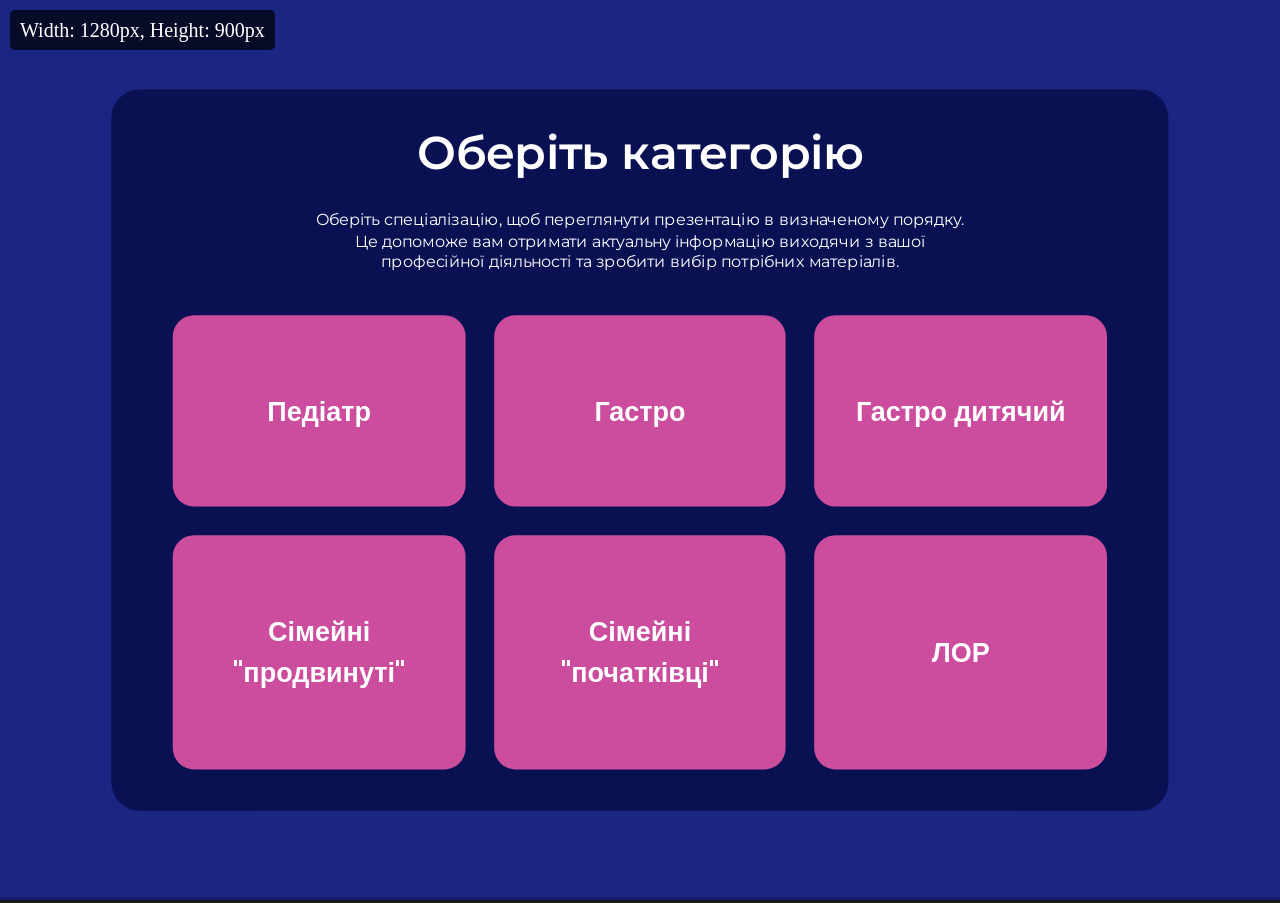
==== commit 3a1ab41d: "reveal" ====
--- a/index.html
+++ b/index.html
@@ -52,6 +52,8 @@
 		  progress: true,
 		  history: true,
 		  center: true,
+			width: "70%",
+    	height: "70%",
 		  transition: 'slide',
 		  transitionSpeed: 'slow',
 		  mobileViewDistance: 2,
--- a/css/styles.css
+++ b/css/styles.css
@@ -16,6 +16,17 @@
     src: url('../css/fonts/Poppins-SemiBold.woff2') format('woff2');
     font-weight: bold;
     font-style: normal;
+}
+
+body {
+    background-color: white;
+    outline: none;
+    user-select: none;
+    -webkit-tap-highlight-color: transparent;
+    -webkit-touch-callout: none;
+    -webkit-user-select: none;
+    -moz-user-select: none;
+    -ms-user-select: none;
 }
 
 .main-buttons-container {
@@ -91,6 +102,8 @@
     cursor: pointer;
     z-index: 1000; /* Убедитесь, что кнопка находится поверх других элементов */
 }
+
+
 
 .section {
     display: flex;
@@ -1816,3 +1829,80 @@
     z-index: 51651515;
     cursor: pointer;
 }
+
+#b5-title {
+    position: absolute;
+    width: 48%;
+    height: 6%;
+    opacity: 30%;
+    top: 10.7%;
+    left: 48.7%;
+    cursor: pointer;
+    z-index: 999999999999999999;
+}
+
+#b5-text {
+    position: absolute;
+    width: 38.7%;
+    height: 3%;
+    opacity: 30%;
+    top: 43.2%;
+    left: 43%;
+    cursor: pointer;
+    z-index: 999999999999999999;
+}
+
+#b_6-cell {
+    position: absolute;
+    width: 11%;
+    height: 5%;
+    opacity: 30%;
+    top: 50%;
+    left: 4%;
+    cursor: pointer;
+    z-index: 999999999999999999;
+}
+
+#c12-cell1 {
+    position: absolute;
+    width: 9%;
+    height: 5%;
+    opacity: 30%;
+    top: 38%;
+    left: 35%;
+    cursor: pointer;
+    z-index: 999999999999999999;
+}
+
+#c12-cell2 {
+    position: absolute;
+    width: 16%;
+    height: 5%;
+    opacity: 30%;
+    top: 34%;
+    left: 53.5%;
+    cursor: pointer;
+    z-index: 999999999999999999;
+}
+
+#c11-cell1 {
+    position: absolute;
+    width: 9%;
+    height: 5%;
+    opacity: 30%;
+    top: 38%;
+    left: 38.3%;
+    cursor: pointer;
+    z-index: 999999999999999999;
+}
+
+#c11-cell2 {
+    position: absolute;
+    width: 16%;
+    height: 5%;
+    opacity: 30%;
+    top: 34%;
+    left: 53.5%;
+    cursor: pointer;
+    z-index: 999999999999999999;
+}
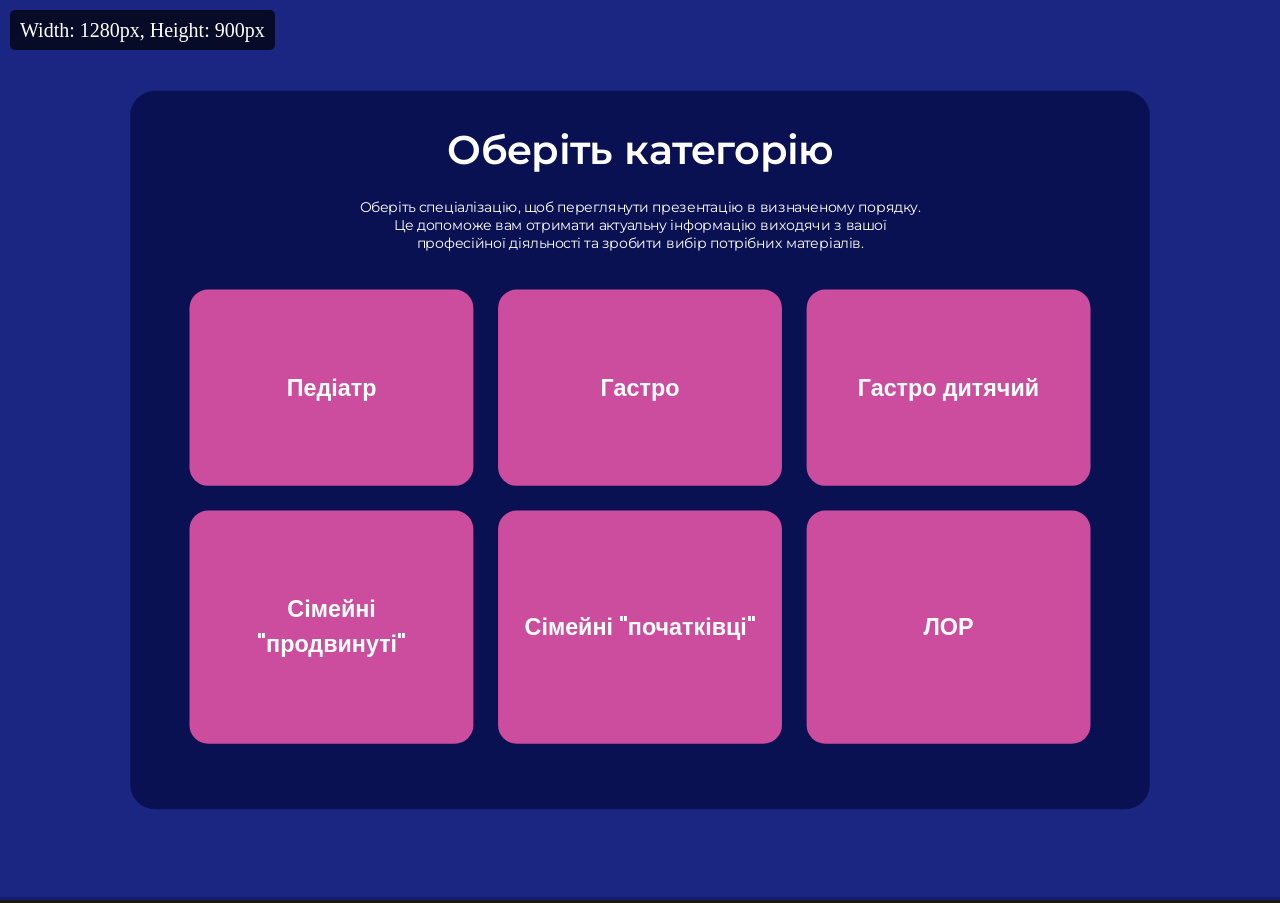
==== commit 722626ae: "reveal" ====
--- a/index.html
+++ b/index.html
@@ -52,8 +52,6 @@
 		  progress: true,
 		  history: true,
 		  center: true,
-			width: "70%",
-    	height: "70%",
 		  transition: 'slide',
 		  transitionSpeed: 'slow',
 		  mobileViewDistance: 2,
